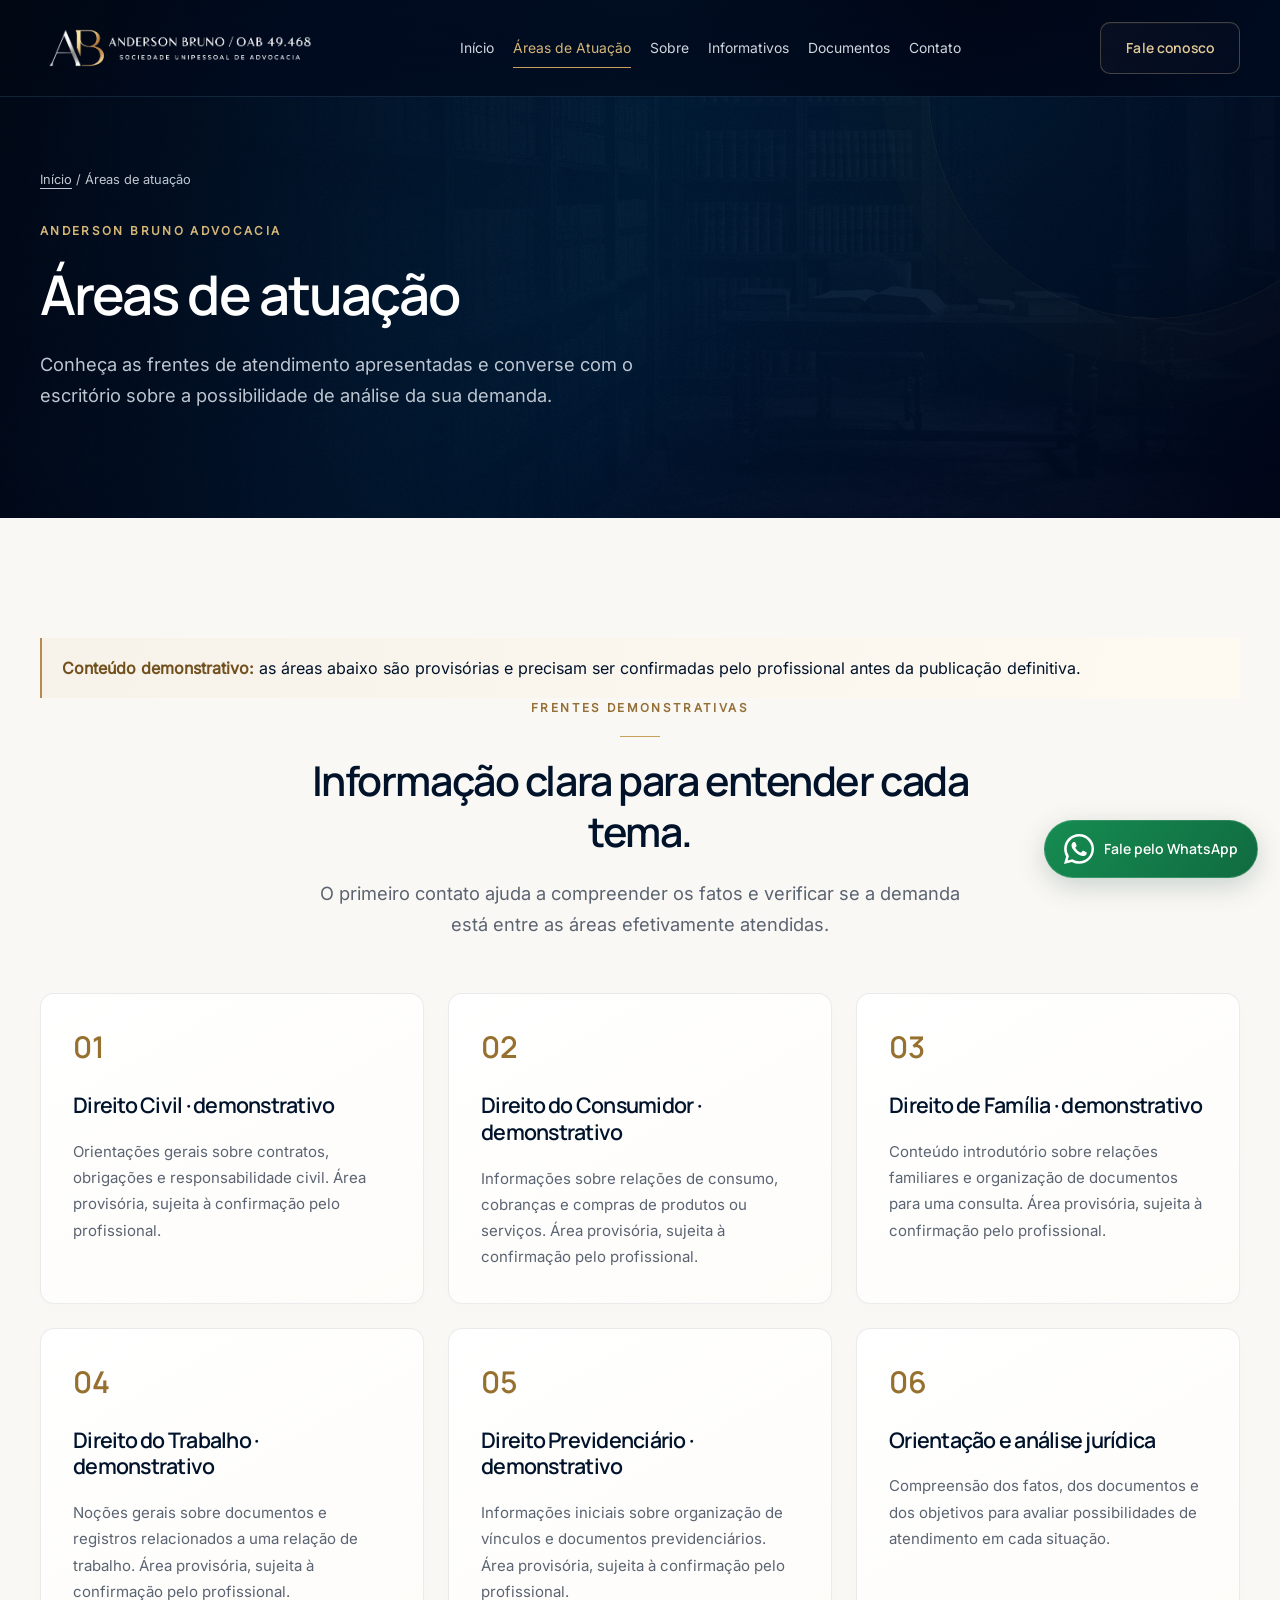
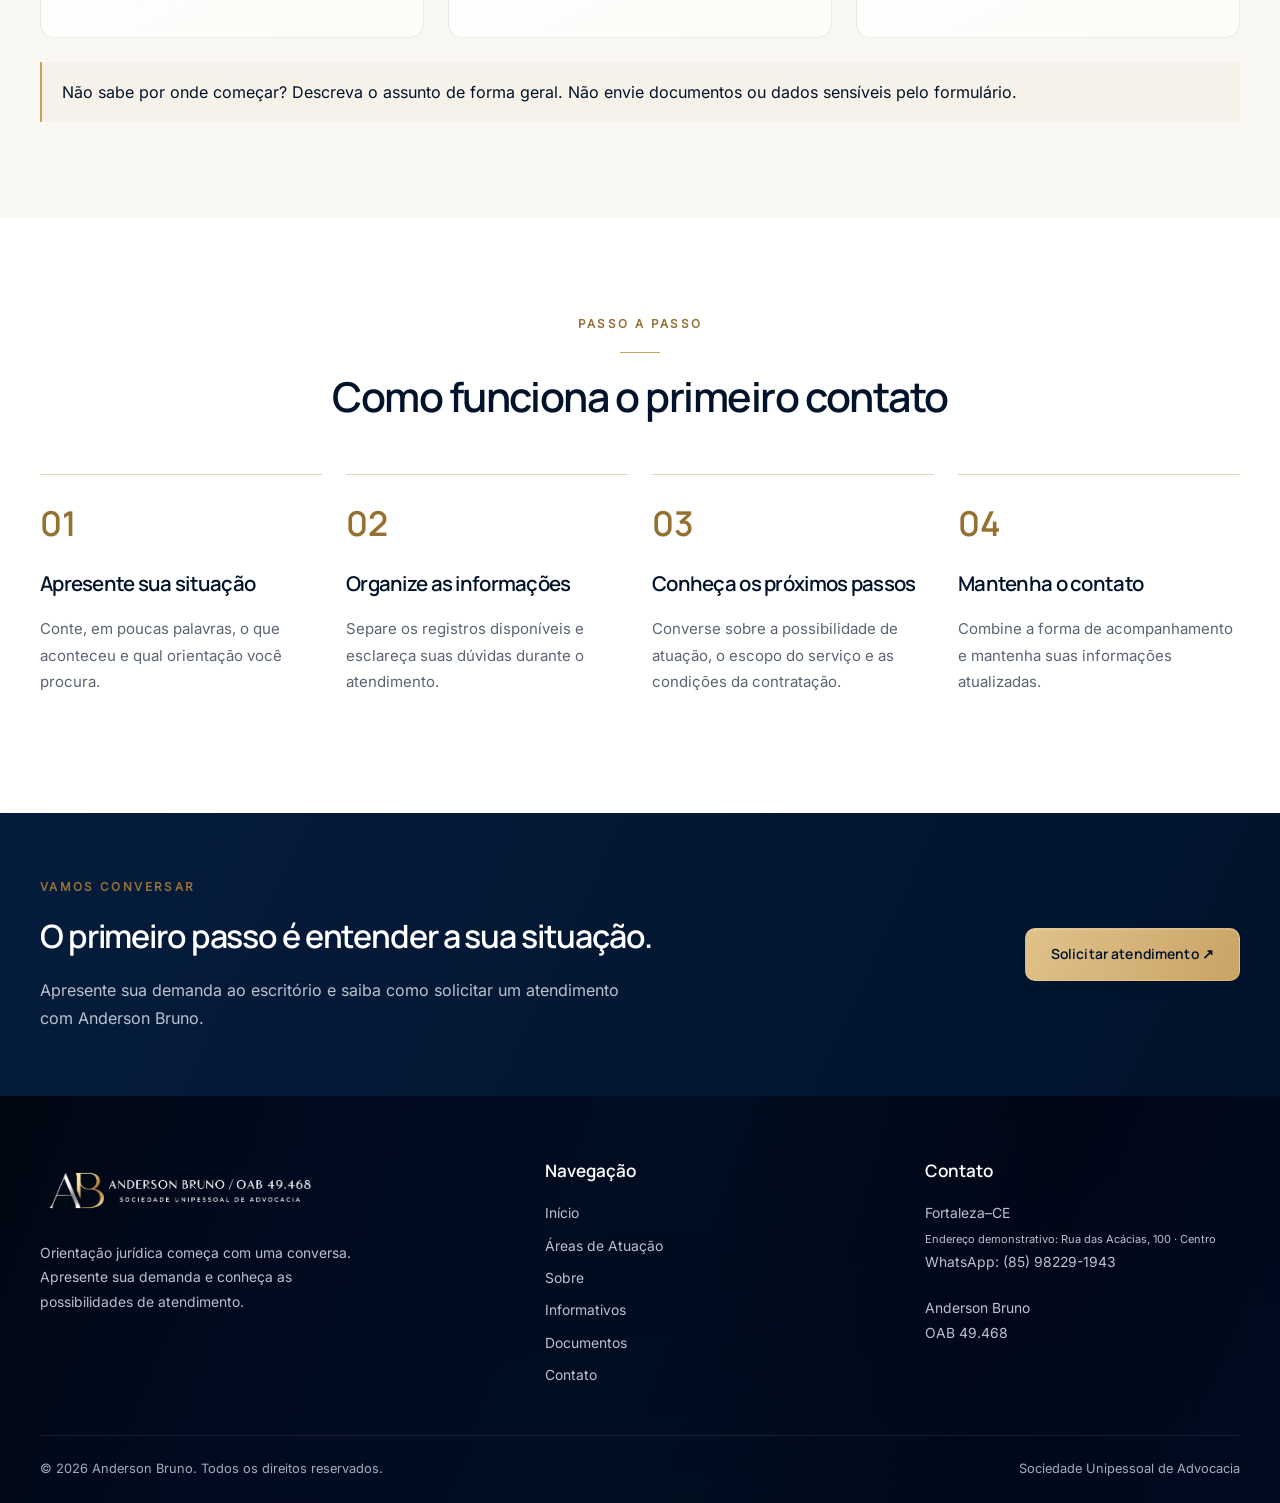
==== areas-de-atuacao/index.html @ 1661671a "Site institucional Dr. Anderson Bruno (versão estática para Hostinger) Co-Authored-By: Claude Opus 5" ====
<!doctype html>
<html lang="pt-BR"><head><meta charset="utf-8"><meta name="viewport" content="width=device-width,initial-scale=1"><title>Áreas de atuação | Anderson Bruno Advocacia</title><meta name="description" content="Conheça as áreas demonstrativas de Anderson Bruno Advocacia em Fortaleza–CE."><meta name="theme-color" content="#01132b"><meta property="og:type" content="website"><meta property="og:locale" content="pt_BR"><meta property="og:title" content="Áreas de atuação | Anderson Bruno Advocacia"><meta property="og:description" content="Conheça as áreas demonstrativas de Anderson Bruno Advocacia em Fortaleza–CE."><link rel="icon" href="../assets/favicon.png"><link rel="preload" as="image" href="../assets/banner-paginas.webp" fetchpriority="high"><link rel="stylesheet" href="../assets/site.css"><script defer src="../assets/config.js"></script><script defer src="../assets/site.js"></script><script defer src="../assets/motion.js"></script></head>
<body class="page-areas-de-atuacao"><a class="skip" href="#conteudo">Pular para o conteúdo</a><div class="progress" aria-hidden="true"></div><header class="header"><div class="container header-inner"><a class="logo" href="../index.html" aria-label="Anderson Bruno — página inicial"><img src="../assets/LOGOTIPO IMAGEM/LOGO-COMPLETO-(FUNDO-AZUL)-HORIZONTAL-TRANSPARENTE webp.webp" width="2557" height="559" alt="Anderson Bruno Advocacia"></a><button class="menu-toggle" type="button" aria-expanded="false" aria-controls="navigation">Menu ☰</button><nav class="nav" id="navigation" aria-label="Navegação principal"><a href="../index.html">Início</a><a href="../areas-de-atuacao/" aria-current="page">Áreas de Atuação</a><a href="../sobre/">Sobre</a><a href="../informativos/">Informativos</a><a href="../documentos/">Documentos</a><a href="../contato/">Contato</a></nav><a class="button outline header-cta" href="../contato/">Fale conosco</a></div></header><main id="conteudo"><section class="page-head"><div class="container"><nav class="breadcrumb" aria-label="Caminho da página"><a href="../index.html">Início</a> / <span>Áreas de atuação</span></nav><div class="reveal"><span class="eyebrow">Anderson Bruno Advocacia</span><h1>Áreas de atuação</h1><p class="lead">Conheça as frentes de atendimento apresentadas e converse com o escritório sobre a possibilidade de análise da sua demanda.</p></div></div></section><section class="section"><div class="container"><div class="notice provisional reveal"><strong>Conteúdo demonstrativo:</strong> as áreas abaixo são provisórias e precisam ser confirmadas pelo profissional antes da publicação definitiva.</div><div class="center reveal"><span class="eyebrow">Frentes demonstrativas</span><h2>Informação clara para entender cada tema.</h2><p class="lead">O primeiro contato ajuda a compreender os fatos e verificar se a demanda está entre as áreas efetivamente atendidas.</p></div><div class="grid"><article class="card reveal" style="--delay:0ms"><span class="card-number" aria-hidden="true">01</span><h3>Direito Civil · demonstrativo</h3><p>Orientações gerais sobre contratos, obrigações e responsabilidade civil. Área provisória, sujeita à confirmação pelo profissional.</p></article><article class="card reveal" style="--delay:80ms"><span class="card-number" aria-hidden="true">02</span><h3>Direito do Consumidor · demonstrativo</h3><p>Informações sobre relações de consumo, cobranças e compras de produtos ou serviços. Área provisória, sujeita à confirmação pelo profissional.</p></article><article class="card reveal" style="--delay:160ms"><span class="card-number" aria-hidden="true">03</span><h3>Direito de Família · demonstrativo</h3><p>Conteúdo introdutório sobre relações familiares e organização de documentos para uma consulta. Área provisória, sujeita à confirmação pelo profissional.</p></article><article class="card reveal" style="--delay:0ms"><span class="card-number" aria-hidden="true">04</span><h3>Direito do Trabalho · demonstrativo</h3><p>Noções gerais sobre documentos e registros relacionados a uma relação de trabalho. Área provisória, sujeita à confirmação pelo profissional.</p></article><article class="card reveal" style="--delay:80ms"><span class="card-number" aria-hidden="true">05</span><h3>Direito Previdenciário · demonstrativo</h3><p>Informações iniciais sobre organização de vínculos e documentos previdenciários. Área provisória, sujeita à confirmação pelo profissional.</p></article><article class="card reveal" style="--delay:160ms"><span class="card-number" aria-hidden="true">06</span><h3>Orientação e análise jurídica</h3><p>Compreensão dos fatos, dos documentos e dos objetivos para avaliar possibilidades de atendimento em cada situação.</p></article></div><div class="notice reveal">Não sabe por onde começar? Descreva o assunto de forma geral. Não envie documentos ou dados sensíveis pelo formulário.</div></div></section><section class="section white"><div class="container"><div class="center reveal"><span class="eyebrow">Passo a passo</span><h2>Como funciona o primeiro contato</h2></div><div class="grid four"><article class="step reveal" style="--delay:0ms"><span class="card-number">01</span><h3>Apresente sua situação</h3><p>Conte, em poucas palavras, o que aconteceu e qual orientação você procura.</p></article><article class="step reveal" style="--delay:80ms"><span class="card-number">02</span><h3>Organize as informações</h3><p>Separe os registros disponíveis e esclareça suas dúvidas durante o atendimento.</p></article><article class="step reveal" style="--delay:160ms"><span class="card-number">03</span><h3>Conheça os próximos passos</h3><p>Converse sobre a possibilidade de atuação, o escopo do serviço e as condições da contratação.</p></article><article class="step reveal" style="--delay:240ms"><span class="card-number">04</span><h3>Mantenha o contato</h3><p>Combine a forma de acompanhamento e mantenha suas informações atualizadas.</p></article></div></div></section><section class="cta"><div class="container reveal"><div><span class="eyebrow">Vamos conversar</span><h2>O primeiro passo é entender a sua situação.</h2><p>Apresente sua demanda ao escritório e saiba como solicitar um atendimento com Anderson Bruno.</p></div><a class="button " href="../contato/">Solicitar atendimento <span aria-hidden="true">&nbsp;↗</span></a></div></section></main><footer class="footer"><div class="container"><div class="footer-grid"><div><a class="logo" href="../index.html" aria-label="Anderson Bruno — página inicial"><img src="../assets/LOGOTIPO IMAGEM/LOGO-COMPLETO-(FUNDO-AZUL)-HORIZONTAL-TRANSPARENTE webp.webp" width="2557" height="559" alt="Anderson Bruno Advocacia"></a><p>Orientação jurídica começa com uma conversa. Apresente sua demanda e conheça as possibilidades de atendimento.</p></div><div><h2>Navegação</h2><nav class="footer-links" aria-label="Navegação do rodapé"><a href="../index.html">Início</a><a href="../areas-de-atuacao/" aria-current="page">Áreas de Atuação</a><a href="../sobre/">Sobre</a><a href="../informativos/">Informativos</a><a href="../documentos/">Documentos</a><a href="../contato/">Contato</a></nav></div><div><h2>Contato</h2><p>Fortaleza–CE<br><span class="small">Endereço demonstrativo: Rua das Acácias, 100 · Centro</span><br><a href="https://wa.me/5585982291943">WhatsApp: (85) 98229-1943</a></p><p>Anderson Bruno<br>OAB 49.468</p></div></div><div class="footer-bottom"><span>© 2026 Anderson Bruno. Todos os direitos reservados.</span><span>Sociedade Unipessoal de Advocacia</span></div></div></footer><button class="back-top" type="button" aria-label="Voltar ao topo">↑</button><a class="whatsapp-float" href="https://wa.me/5585982291943" target="_blank" rel="noopener noreferrer" aria-label="Conversar com Anderson Bruno pelo WhatsApp (abre em nova aba)"><svg viewBox="0 0 24 24" width="30" height="30" fill="currentColor" aria-hidden="true"><path d="M20.52 3.48A11.86 11.86 0 0 0 12.05 0C5.46 0 .1 5.35.1 11.94c0 2.1.55 4.15 1.6 5.96L0 24l6.27-1.64a11.94 11.94 0 0 0 5.77 1.47h.01C18.64 23.83 24 18.48 24 11.9c0-3.19-1.24-6.18-3.48-8.42ZM12.05 21.8a9.89 9.89 0 0 1-5.04-1.38l-.36-.21-3.72.97.99-3.63-.24-.37a9.88 9.88 0 0 1-1.51-5.24c0-5.47 4.45-9.92 9.92-9.92a9.85 9.85 0 0 1 7.01 2.91A9.85 9.85 0 0 1 22 11.94c0 5.47-4.45 9.92-9.95 9.86Zm5.44-7.43c-.3-.15-1.77-.87-2.04-.97-.27-.1-.47-.15-.67.15-.2.3-.77.97-.94 1.17-.17.2-.35.22-.65.07-.3-.15-1.26-.46-2.39-1.48-.89-.79-1.49-1.77-1.66-2.07-.17-.3-.02-.46.13-.61.13-.13.3-.35.45-.52.15-.18.2-.3.3-.5.1-.2.05-.37-.03-.52-.07-.15-.67-1.61-.92-2.21-.24-.58-.49-.5-.67-.51h-.57c-.2 0-.52.07-.79.37-.27.3-1.04 1.02-1.04 2.48s1.07 2.88 1.22 3.08c.15.2 2.1 3.21 5.09 4.5.71.31 1.27.49 1.71.63.72.23 1.38.2 1.9.12.58-.09 1.77-.72 2.02-1.42.25-.69.25-1.29.17-1.41-.07-.13-.27-.2-.57-.35Z"/></svg><span>Fale pelo WhatsApp</span></a></body></html>
---- assets/site.css ----
@font-face{font-family:Manrope;src:url('fonts/manrope-600.woff2') format('woff2');font-weight:600;font-display:swap}
@font-face{font-family:Inter;src:url('fonts/inter-400.woff2') format('woff2');font-weight:400;font-display:swap}
:root{--navy:#01132b;--deep:#000c1f;--gold:#c9a15e;--ivory:#faf8f4;--muted:#5b6472;--ease:cubic-bezier(.22,1,.36,1)}
*{box-sizing:border-box}html{scroll-behavior:smooth;scroll-padding-top:110px}body{margin:0;background:var(--ivory);color:var(--navy);font:400 16.05px/1.75 Inter,Arial,sans-serif}h1,h2,h3,h4{font-family:Manrope,Arial,sans-serif;font-weight:600;line-height:1.25;margin:0 0 20px;letter-spacing:-.035em}h1{font-size:clamp(36.38px,4.28vw,55.64px)}h2{font-size:clamp(29.96px,3.21vw,42.8px)}h3{font-size:22.47px}p{margin:0 0 22px}a{color:inherit;text-decoration:none}img{display:block;max-width:100%}button,input,textarea{font:inherit}button,a,input,textarea,summary{-webkit-tap-highlight-color:transparent}button,summary{cursor:pointer}button{color:inherit}a:focus-visible,button:focus-visible,input:focus-visible,textarea:focus-visible,summary:focus-visible{outline:2px solid var(--gold);outline-offset:5px}::selection{background:var(--gold);color:var(--navy)}
.container{width:min(1200px,calc(100% - 48px));margin:auto}
.section{padding:96px 0}
.white{background:#fff}
.dark{background:var(--navy);color:#fff}
.dark p{color:#bac2cd}
.eyebrow{display:block;color:#957037;font-size:11.77px;font-weight:bold;letter-spacing:.2em;text-transform:uppercase;margin-bottom:18px}
.dark .eyebrow,.hero .eyebrow,.page-head .eyebrow{color:#d6b676}
.lead{font-size:18.19px;max-width:650px;color:var(--muted)}
.center{text-align:center;max-width:700px;margin:0 auto 52px}
.center .lead{margin:auto}
.split{display:grid;grid-template-columns:1fr 1fr;gap:72px;align-items:center}
.grid{display:grid;grid-template-columns:repeat(3,1fr);gap:24px}
.grid.four{grid-template-columns:repeat(4,1fr)}
.actions{display:flex;flex-wrap:wrap;align-items:center;gap:18px;margin-top:32px}
.button{display:inline-flex;justify-content:center;align-items:center;min-height:48px;padding:12px 24px;border:1px solid transparent;border-radius:3px;background:var(--gold);color:var(--navy);font-size:13.91px;font-weight:bold;position:relative;overflow:hidden;transition:transform .35s var(--ease),box-shadow .35s,background .35s}
.button:hover{transform:translateY(-3px);background:#dfbd82;box-shadow:0 10px 26px #c9a15e26}
.button.outline{background:transparent;border-color:#c9a15e80;color:#e3c58c}
.button.navy{background:var(--navy);color:#fff}
.text-link{display:inline-block;color:#96702f;border-bottom:1px solid #c9a15e80;transition:color .2s}
.text-link:hover{color:var(--navy)}
.skip{position:fixed;top:-100px;left:16px;background:#fff;padding:12px;z-index:100}
.skip:focus{top:10px}
.header{position:sticky;top:0;z-index:40;background:var(--deep);color:#fff;transition:box-shadow .4s}
.header.scrolled{box-shadow:0 10px 30px #01132b33}
.header-inner{height:96px;display:flex;align-items:center;justify-content:space-between;gap:24px}
.logo{display:block;flex-shrink:0;width:280px;max-width:100%}
.logo img{width:100%;height:auto}
.nav{display:flex;gap:24px;align-items:center}
.nav a{font-size:13.91px;white-space:nowrap;position:relative;color:#d0d5dd;padding:8px 0}
.nav a:after{content:'';position:absolute;bottom:0;left:0;width:100%;height:1px;background:var(--gold);transform:scaleX(0);transform-origin:left;transition:transform .4s var(--ease)}
.nav a:hover:after,.nav a[aria-current]:after{transform:scaleX(1)}
.nav a[aria-current]{color:#d6b676}
.menu-toggle{display:none;border:1px solid #ffffff30;border-radius:3px;background:none;padding:7px 12px;color:#fff}
.hero{position:relative;isolation:isolate;overflow:hidden;min-height:640px;aspect-ratio:2922/1080;display:flex;align-items:center;background:var(--navy);color:#fff}
.hero-image{position:absolute;inset:0;width:100%;height:100%;object-fit:cover;object-position:88% center;z-index:-2;transform:none}
.hero:after{content:'';position:absolute;inset:0;background:linear-gradient(90deg,#01132bcc 0%,#01132b55 45%,transparent 75%);z-index:-1}
.hero-copy{max-width:560px;padding:75px 0}
.hero h1{font-size:clamp(36.38px,3.852vw,49.22px)}
.hero p{max-width:420px;color:#d0d5dd}
.hero-copy>*{animation:rise 1s var(--ease) both}
.hero-copy>:nth-child(2){animation-delay:.12s}
.hero-copy>:nth-child(3){animation-delay:.24s}
.hero-copy>:nth-child(4){animation-delay:.36s}
.page-head{position:relative;overflow:hidden;padding:72px 0 84px;background:var(--navy);color:#fff}
.page-head:after{content:'';position:absolute;width:450px;height:450px;right:-100px;top:-230px;border:1px solid #c9a15e30;border-radius:50%;box-shadow:0 0 0 45px #c9a15e08,0 0 0 90px #c9a15e04;pointer-events:none}
.page-head .lead{color:#bdc5d0}
.breadcrumb{font-size:12.84px;color:#c0c7d1;margin-bottom:30px}
.breadcrumb a{text-decoration:underline;text-underline-offset:4px}
.card{padding:32px;border:1px solid #01132b14;border-radius:4px;background:#fff;transition:transform .7s var(--motion-ease),box-shadow .7s,border-color .7s}
.card:hover{transform:translateY(-6px);border-color:#c9a15e70;box-shadow:0 24px 50px -28px #01132b40}
.card p{font-size:14.98px;color:var(--muted);margin-bottom:0}
.card-number{display:block;color:#96702f;font:600 29.96px Manrope,sans-serif;margin-bottom:25px}
.card h3{font-size:21.4px}
.checks{padding:0;list-style:none;margin:28px 0}
.checks li{display:flex;gap:14px;margin:14px 0}
.checks li:before{content:'✓';color:var(--gold)}
.brand-panel{min-height:370px;display:flex;flex-direction:column;align-items:center;justify-content:center;padding:45px;position:relative;background:radial-gradient(ellipse at 50% 45%,#c9a15e20,transparent 70%),#051c3c;border:1px solid #c9a15e33;overflow:hidden}
.brand-panel:before,.brand-panel:after{content:'';position:absolute;border:1px solid #c9a15e22;border-radius:50%;width:440px;height:440px;pointer-events:none}
.brand-panel:after{width:360px;height:360px}
.brand-panel img{position:relative;z-index:1;width:100%}
.brand-panel p{position:relative;text-align:center;font-size:12.84px;letter-spacing:.15em;color:#d6b676;margin:32px 0 0}
.step{border-top:1px solid #c9a15e70;padding-top:25px}
.step p{color:var(--muted);font-size:14.98px}
.step h3{font-size:20.33px}
.step .card-number{font-size:34.24px}
.quote-panel{border-left:2px solid var(--gold);padding:18px 0 18px 32px}
.quote-panel p{font:600 clamp(24.61px,3.21vw,36.38px)/1.5 Manrope,sans-serif;color:var(--navy);margin:0}
.faq-list{max-width:850px;margin:auto}
.faq-list details{border-bottom:1px solid #01132b20}
.faq-list summary{list-style:none;padding:23px 40px 23px 0;position:relative;font-family:Manrope,sans-serif}
.faq-list summary::-webkit-details-marker{display:none}
.faq-list summary:after{content:'+';position:absolute;right:5px;font-size:23.54px;color:#96702f;transition:transform .3s}
.faq-list details[open] summary:after{transform:rotate(45deg)}
.faq-list details p{color:var(--muted);padding-right:35px}
.faq-list details[open] p{animation:rise .4s var(--ease)}
.faq-group{margin-top:48px}
.faq-group h2{font-size:26.75px}
.cta{background:linear-gradient(115deg,#051c3c,#01132b);color:#fff;padding:64px 0}
.cta .container{display:flex;justify-content:space-between;gap:40px;align-items:center}
.cta h2{font-size:32.1px;max-width:650px}
.cta p{margin:0;color:#bac2cd;max-width:600px}
.cta .button{flex-shrink:0}
.contact-box{padding:34px;background:#fff;border:1px solid #01132b15;box-shadow:0 18px 48px -35px #01132b50}
.contact-box label{display:block;font-size:13.91px;margin:15px 0 6px}
.contact-box input,.contact-box textarea{width:100%;border:1px solid #01132b30;border-radius:3px;padding:12px 14px;background:#fff;color:var(--navy)}
.contact-box textarea{min-height:140px;resize:vertical}
.contact-box .button{margin-top:20px}
.small{font-size:12.84px;color:var(--muted)}
.notice{padding:16px 20px;border-left:2px solid var(--gold);background:#c9a15e12;margin-top:24px}
.contact-links{display:flex;gap:15px;flex-wrap:wrap;margin:24px 0}[hidden]{display:none!important}
.footer{padding:64px 0 0;background:var(--navy);color:#fff}
.footer-grid{display:grid;grid-template-columns:1.4fr 1fr 1fr;gap:64px}
.footer p,.footer a:not(.logo){color:#bac2cd;font-size:13.91px}
.footer p{max-width:340px;margin-top:20px}
.footer h2{font-size:17.12px;letter-spacing:0}
.footer-links{display:grid;gap:8px}
.footer a:hover{color:#e3c58c}
.footer-bottom{margin-top:48px;border-top:1px solid #ffffff15;padding:22px 0;color:#a2adbd;font-size:12.84px;display:flex;justify-content:space-between;gap:15px}
.back-top{position:fixed;right:20px;bottom:24px;width:44px;height:44px;border:1px solid #c9a15e88;background:var(--navy);color:#e3c58c;border-radius:50%;opacity:0;visibility:hidden;transform:translateY(15px);transition:opacity .3s,transform .3s,visibility .3s;z-index:30}
.back-top.visible{opacity:1;visibility:visible;transform:none}
.reveal.pending{opacity:0;transform:translateY(26px);transition:opacity .8s var(--ease),transform .9s var(--ease);transition-delay:var(--delay,0ms)}
.reveal.pending.visible{opacity:1;transform:none}
.progress{position:fixed;top:0;left:0;height:2px;background:var(--gold);z-index:60;width:100%;transform:scaleX(0);transform-origin:left;pointer-events:none}
@keyframes rise{from{opacity:0;transform:translateY(20px)}to{opacity:1;transform:none}}
.hero{width:100%}
@media(max-width:600px){.hero-image{object-position:64% center}}

@media(max-width:1100px){.header-inner{height:82px}
.header-cta{display:none}
.nav{gap:16px}
.logo{width:235px}
.grid.four{grid-template-columns:repeat(2,1fr)}}
@media(max-width:1050px){.header-inner{flex-wrap:wrap;height:auto;min-height:82px;padding:16px 0}
.menu-toggle{display:block}
.nav{width:100%;display:flex;flex-wrap:wrap;padding:12px 0}
.js .nav{display:none}
.js .nav.is-open{display:flex;animation:rise .35s var(--ease)}
.nav a{padding:10px 0;width:calc(50% - 16px)}}
@media(max-width:900px){.header-inner{flex-wrap:wrap;height:auto;min-height:82px;padding:16px 0}
.menu-toggle{display:block}
.nav{width:100%;display:flex;flex-wrap:wrap;padding:12px 0}
.js .nav{display:none}
.js .nav.is-open{display:flex;animation:rise .35s var(--ease)}
.nav a{padding:10px 0;width:calc(50% - 16px)}
.split{gap:40px}
.grid{grid-template-columns:repeat(2,1fr)}
.footer-grid{gap:30px;grid-template-columns:1.4fr 1fr}
.footer-grid>:last-child{grid-column:1/-1}
.hero{aspect-ratio:auto}
.hero:after{background:linear-gradient(90deg,#01132bef,#01132b66)}
.hero-image{object-position:78% center}
.hero-copy{max-width:500px}}
@media(max-width:600px){.container{width:calc(100% - 40px)}
.section{padding:64px 0}
.logo{width:215px}
.split,.grid,.grid.four,.footer-grid{grid-template-columns:1fr}
.hero{min-height:620px}
.hero-copy{padding:70px 0}
.hero:after{background:#01132bb8}
.hero h1{font-size:38.52px}
.hero p{max-width:330px}
.page-head{padding:42px 0 60px}
.page-head h1{font-size:36.38px}
.center{margin-bottom:36px}
.brand-panel{min-height:280px;padding:32px}
.cta .container{display:block}
.cta .button{margin-top:28px}
.footer-bottom{flex-direction:column}
.contact-box{padding:24px}
.card{padding:26px}
.footer{padding-top:48px}
.footer-grid>:last-child{grid-column:auto}}
@media(prefers-reduced-motion:reduce){html{scroll-behavior:auto}*,*:before,*:after{animation:none!important;transition:none!important}
.reveal.pending{opacity:1;transform:none}
.hero-image{transform:none}}

/* Novas áreas de conteúdo, valores institucionais e materiais de leitura. */
.provisional{background:linear-gradient(105deg,#c9a15e12,#fffaf1);border-left-color:#b68b4c}
.provisional strong{color:#72511f}
.values-grid .card{min-height:260px;background:linear-gradient(145deg,#fff 0%,#faf8f4 100%)}
.values-grid .card h3{font-size:24px}
.resource-grid{align-items:stretch;margin-top:36px}
.resource-card,.document-card{display:flex;flex-direction:column;align-items:flex-start;min-height:100%}
.resource-card .eyebrow{font-size:10px;letter-spacing:.16em;margin-bottom:14px}
.resource-card h2,.document-card h2{font-size:23px;letter-spacing:-.025em}
.resource-card p,.document-card p{font-size:15px;color:var(--muted)}
.resource-card .text-link{margin-top:auto;font-size:13px}
.document-card{background:linear-gradient(145deg,#fff 0%,#faf8f4 100%)}
.document-card .card-number{font-size:12px;letter-spacing:.15em;margin-bottom:22px}
.document-card .button{margin-top:auto}
.document-note{max-width:760px;margin:30px auto 0;text-align:center}
.footer .small{color:#bac2cd;font-size:11px}
.page-documentos .whatsapp-float,.page-informativos .whatsapp-float{width:58px;min-width:58px;height:58px;padding:0;gap:0}
.page-documentos .whatsapp-float span,.page-informativos .whatsapp-float span{display:none}
.documents-intro .split{gap:64px}
.featured-download{position:relative;isolation:isolate;overflow:hidden;padding:34px;border:1px solid #ffffff18;border-radius:10px;background:radial-gradient(circle at 100% 0%,#c9a15e20 0%,transparent 38%),linear-gradient(135deg,#071a33,#0b2b52 100%);color:#fff;box-shadow:0 22px 54px -32px #01132b70}
.featured-download:after{content:'';position:absolute;z-index:-1;width:210px;height:210px;right:-105px;top:-110px;border:1px solid #ffffff14;border-radius:50%;box-shadow:0 0 0 28px #ffffff08,0 0 0 56px #ffffff05}
.featured-download .file-icon{margin-bottom:20px}
.featured-download .eyebrow{font-size:11.77px;margin-bottom:10px;color:#ddc28f}
.featured-download h3{font-size:26px;max-width:390px}
.featured-download p{color:#d1d9e4;font-size:16.05px;max-width:430px;line-height:1.7}
.documents-intro .small{font-size:14px;line-height:1.7}
.featured-actions{display:flex;align-items:center;gap:18px;flex-wrap:wrap;margin-top:24px}
.featured-actions .button{min-height:40px;padding:9px 15px;font-size:12px}
.featured-actions .text-link{color:#f5f0e8;border-color:#ffffff50;font-size:12px}
.file-icon{width:42px;height:42px;display:grid;place-items:center;border-radius:10px;background:#ffffff16;color:#ead29f;font:700 10px/1 Manrope,Arial,sans-serif;letter-spacing:.05em}
.documents-benefits{background:#f3f4f5}
.documents-benefits-grid .grid{gap:18px}
.documents-benefits-grid .card{padding:24px;border:1px solid #01132b0c;border-radius:9px;box-shadow:0 8px 24px -22px #01132b40}
.documents-benefits-grid .card-number{width:38px;height:38px;display:grid;place-items:center;margin:0 0 18px;border-radius:9px;background:#eef0f4;font-size:13px;color:#52627d}
.documents-benefits-grid .card h3{font-size:20px}
.documents-benefits-grid .card p{font-size:16px}
.documents-process-grid{align-items:start;gap:58px}
.documents-process-grid>div:first-child>h2,.available-documents>h2{font-size:32px}
.document-steps{list-style:none;padding:0;margin:28px 0 0}
.document-steps li{position:relative;display:flex;gap:16px;padding:0 0 22px}
.document-steps li:not(:last-child):after{content:'';position:absolute;left:17px;top:38px;bottom:0;width:1px;background:#01132b18}
.document-steps li>span{z-index:1;width:36px;height:36px;flex:0 0 36px;display:grid;place-items:center;border-radius:50%;background:#09264a;color:#fff;font:600 12px Manrope,Arial,sans-serif}
.document-steps h3{margin:3px 0 5px;font-size:18px;letter-spacing:-.01em}
.document-steps p{margin:0;color:var(--muted);font-size:15.75px}
.available-documents{padding:26px;border:1px solid #01132b12;border-radius:10px;background:#fff;box-shadow:0 16px 42px -34px #01132b70}
.available-documents>.eyebrow{font-size:10px;margin-bottom:8px}
.document-row{display:grid;grid-template-columns:42px minmax(0,1fr);gap:14px;align-items:center;padding:18px 0;border-top:1px solid #01132b12}
.small-file{background:#09264a;color:#ecd6a8}
.document-row-copy{min-width:0}
.document-year{font-size:10.5px;font-weight:700;letter-spacing:.13em;color:#7b8492}
.document-row h3{font-size:18px;margin:5px 0;letter-spacing:-.01em}
.document-row p{font-size:15.5px;line-height:1.6;color:var(--muted);margin:0}
.document-row-actions{grid-column:2;display:flex;gap:8px;margin-top:-3px}
.document-row-actions a{font-size:13.5px;color:#314969;padding:6px 11px;border:1px solid #d9dee6;border-radius:20px;transition:background .25s,border .25s}
.document-row-actions a:hover{background:#f1f3f6;border-color:#b7c0cd}
.documents-help{margin-top:18px;padding:16px;border-radius:8px;background:#eff1f5;color:#263a58}
.documents-help strong{font:600 16px Manrope,Arial,sans-serif}
.documents-help p{font-size:15px;line-height:1.6;color:#5a6574;margin:8px 0}
.documents-help .text-link{font-size:14px}
.documents-disclaimer{padding:14px 0 38px;background:#fff}
.documents-disclaimer .document-note{margin:0 auto;font-size:13.8px}
@media(max-width:900px){.values-grid{grid-template-columns:repeat(2,1fr)}}
@media(max-width:600px){.values-grid{grid-template-columns:1fr}.values-grid .card{min-height:0}}
@media(max-width:900px){.documents-intro .split,.documents-process-grid{gap:36px}.available-documents{padding:22px}}
@media(max-width:600px){.featured-download{padding:26px}.featured-download h3{font-size:23px}.documents-benefits-grid .grid{grid-template-columns:1fr}.documents-process-grid>div:first-child>h2,.available-documents>h2{font-size:27px}.available-documents{padding:20px}.document-row{grid-template-columns:36px minmax(0,1fr);gap:11px}.document-row .file-icon{width:36px;height:36px}}

/* Acabamento visual: profundidade discreta e uma cadência única de movimento. */
:root{--motion-ease:cubic-bezier(.22,1,.36,1)}
.header{
  background:radial-gradient(ellipse at 52% 110%,rgba(0,14,33,.78) 0%,rgba(0,11,32,.42) 42%,transparent 76%),linear-gradient(110deg,#010712 0%,#000b20 25%,#000e21 50%,#000616 75%,#000b20 100%);
  border-bottom:1px solid rgba(70,119,153,.25);
  backdrop-filter:blur(18px);
  -webkit-backdrop-filter:blur(18px);
}
.header.scrolled{box-shadow:0 8px 35px #000c1f26}
.header-inner{gap:20px}
.nav{gap:19px}
.page-head{
  background-color:#010712;
  background-image:linear-gradient(100deg,rgba(1,7,18,.76),rgba(0,11,32,.5) 48%,rgba(0,6,22,.67)),url('banner-paginas.webp');
  background-size:cover;
  background-position:center 56%;
}
.page-head:after{opacity:.45}
.dark{background:linear-gradient(125deg,#03162e,#0d243d 65%,#071a30)}
.home-about{isolation:isolate;background-image:linear-gradient(90deg,rgba(1,7,18,.24),rgba(0,11,32,.12) 52%,rgba(0,6,22,.2)),url('banner-container-3-home.webp');background-size:cover;background-position:center 52%}
.footer{background:radial-gradient(ellipse at 52% 110%,rgba(0,14,33,.78) 0%,rgba(0,11,32,.42) 42%,transparent 76%),linear-gradient(110deg,#010712 0%,#000b20 25%,#000e21 50%,#000616 75%,#000b20 100%)}
.hero{background:radial-gradient(ellipse at 70% 30%,#23425e,#091d33 65%,#01132b)}
.hero-image,.js .hero-image{opacity:1;transition:none;will-change:auto}
.hero-copy{max-width:585px}
.hero p{max-width:465px}
.button{
  min-height:52px;padding:13px 25px;border-radius:10px;
  font-family:Manrope,Arial,sans-serif;font-weight:600;letter-spacing:.01em;
  background:linear-gradient(120deg,#e0c28b,#caa365);
  border:1px solid #eed5a45c;box-shadow:0 5px 15px #000c1f0c,inset 0 1px 0 #ffffff30;
  transition:transform .72s var(--motion-ease),box-shadow .72s,border-color .72s,filter .72s;
}
.button:before{
  content:'';position:absolute;inset:0;pointer-events:none;
  background:linear-gradient(110deg,transparent 15%,#ffffff24 48%,transparent 80%);
  transform:translateX(-130%);transition:transform .85s var(--motion-ease);
}
.button:hover{background:linear-gradient(120deg,#e0c28b,#caa365);transform:translateY(-2px);box-shadow:0 12px 28px #000c1f1c;filter:brightness(1.04)}
.button:hover:before{transform:translateX(130%)}
.button span{display:inline-block;transition:transform .5s var(--motion-ease)}
.button:hover span{transform:translate(2px,-2px)}
.button:active{transform:translateY(0) scale(.985)}
.button:disabled{opacity:.6;cursor:not-allowed;transform:none;box-shadow:none}
.button.outline{background:linear-gradient(120deg,#ffffff08,#ffffff02);border-color:#d7bc854d;color:#e4ca98;box-shadow:inset 0 1px 0 #ffffff08}
.button.outline:hover{border-color:#d7bc8590;background:linear-gradient(120deg,#ffffff12,#ffffff05)}
.button.navy{background:linear-gradient(120deg,#18344f,#081d34);color:#fff;border-color:#ffffff1a}
.button.navy:hover{background:linear-gradient(120deg,#18344f,#081d34)}
.menu-toggle{border-radius:10px;background:linear-gradient(120deg,#ffffff0b,#ffffff03);border-color:#ffffff24;min-height:46px;transition:background .35s,border-color .35s}
.menu-toggle:hover{background:#ffffff12;border-color:#c9a15e66}
.card,.contact-box{border-radius:14px}
.card{background:linear-gradient(150deg,#fff,#fdfcf9);box-shadow:0 4px 20px #01132b03}
.brand-panel{border-radius:14px}
.brand-panel img{height:auto;flex-shrink:0}
.contact-box input,.contact-box textarea{border-radius:8px;padding:14px 16px;transition:border-color .3s,box-shadow .3s;background:#fdfdfc}
.contact-box input:focus,.contact-box textarea:focus{border-color:#b99155;box-shadow:0 0 0 3px #c9a15e14}
.text-link{transition:color .3s,border-color .3s}
main{animation:none}
.hero-copy>*{animation:quick-arrive .35s var(--motion-ease) both}
.hero-copy>:nth-child(n){animation-delay:0s}
.page-head .breadcrumb{animation:none}
.page-head .reveal{opacity:1!important;transform:none!important;transition:none!important}
.page-head .reveal>*{animation:quick-arrive .3s var(--motion-ease) both}
.page-head .eyebrow,.page-head h1,.page-head .lead{animation-delay:0s}
.reveal.pending{transform:translate3d(0,30px,0);transition:opacity 1.1s var(--motion-ease),transform 1.25s var(--motion-ease);transition-delay:var(--delay,0ms)}
.reveal.pending.visible{transform:none;opacity:1}
.card.reveal.visible{transition:opacity 1.1s var(--motion-ease),transform .65s var(--motion-ease),box-shadow .5s,border-color .5s}
.card.reveal.visible:hover{transform:translateY(-5px)}
.faq-list details[open] p{animation:content-arrive .6s var(--motion-ease)}
@keyframes page-arrive{from{opacity:0}to{opacity:1}}
@keyframes content-arrive{from{opacity:0;transform:translate3d(0,22px,0)}to{opacity:1;transform:none}}
@keyframes quick-arrive{from{opacity:.88;transform:translate3d(0,5px,0)}to{opacity:1;transform:none}}
@view-transition{navigation:none}
::view-transition-old(root){animation:page-leave .28s ease both}
::view-transition-new(root){animation:page-arrive .8s var(--motion-ease) both}
@keyframes page-leave{to{opacity:0}}
@media(min-width:901px) and (max-width:1200px){.header-cta{display:none}.nav{gap:15px}.logo{width:235px}}
@media(max-width:900px){.hero-copy{max-width:535px}.nav a{font-size:15px}}
@media(max-width:600px){
  .home-about{background-position:57% center;background-image:linear-gradient(90deg,rgba(1,7,18,.76),rgba(0,11,32,.64) 66%,rgba(0,6,22,.3)),url('banner-container-3-home.webp')}
  .hero-image{object-position:64% center}
  .hero:after{background:linear-gradient(100deg,#01132bdd,#01132b8c 70%,#01132b66)}
  .hero-copy{padding:74px 0}.hero p{max-width:350px}
  .header-inner{gap:12px}.menu-toggle{font-size:14px;padding:8px 10px}
  .button{padding:13px 21px}.contact-box input,.contact-box textarea{font-size:16px}
}
.whatsapp-float{position:fixed;right:22px;bottom:calc(22px + env(safe-area-inset-bottom,0px));z-index:35;display:flex;align-items:center;justify-content:center;gap:10px;min-height:58px;padding:13px 19px;border-radius:50px;background:linear-gradient(130deg,#168c51,#106b40);color:#fff;border:1px solid #ffffff26;box-shadow:0 8px 28px #063c3433;font:600 14px/1.3 Manrope,Arial,sans-serif;transition:transform .45s var(--motion-ease),box-shadow .45s;animation:quick-arrive .3s var(--motion-ease) both}
.whatsapp-float svg{flex-shrink:0}
.whatsapp-float:hover{transform:translateY(-3px);box-shadow:0 12px 32px #063c344d}
.whatsapp-float:active{transform:scale(.97)}
.back-top{bottom:calc(96px + env(safe-area-inset-bottom,0px));right:28px}
@media(max-width:600px){.whatsapp-float{width:58px;padding:13px;right:18px;bottom:calc(18px + env(safe-area-inset-bottom,0px))}.whatsapp-float span{display:none}.back-top{right:25px;bottom:calc(90px + env(safe-area-inset-bottom,0px))}}
@media(max-width:360px){.logo{width:195px}}
/* Motion nativo: movimento independente do carregamento e do hover. */
.motion-enabled .hero-copy>*,.motion-enabled .page-head .reveal>*,.motion-enabled .page-head .breadcrumb{animation:none}
.motion-enabled .reveal{opacity:1;transform:none}
.motion-enabled .faq-list details[open] p{animation:none}
.motion-enabled .hero-copy>:nth-child(2){animation-delay:0s}
.motion-enabled .hero-copy>:nth-child(3){animation-delay:0s}
.motion-enabled .hero-copy>:nth-child(4){animation-delay:0s}
.motion-enabled .center .eyebrow:after{animation:none}
.motion-enabled .whatsapp-float{animation:none}
.motion-enabled .page-head:after{animation:none}
.motion-enabled .page-head:after{animation:none}
.motion-enabled .brand-panel:before,.motion-enabled .brand-panel:after{animation:none}
.motion-enabled .center .eyebrow:after{content:'';display:block;width:40px;height:1px;background:var(--gold);margin:17px auto 0;transform-origin:center}
.motion-enabled .card{position:relative;overflow:hidden}
.motion-enabled .card:after{content:'';position:absolute;bottom:0;left:0;right:0;height:2px;background:linear-gradient(90deg,#c9a15e,transparent);transform:scaleX(0);transform-origin:left;transition:transform .6s var(--motion-ease)}
.motion-enabled .card:hover:after{transform:scaleX(1)}
.motion-enabled .card-number{transition:transform .8s var(--motion-ease),color .6s}
.motion-enabled .card:hover .card-number{transform:translateY(-3px) scale(1.06);transform-origin:left;color:#b8863e}
.motion-enabled .button:hover{transform:translateY(-2px);box-shadow:0 10px 23px #000c1f18}
.motion-enabled .button:active{transform:translateY(0)}
.motion-enabled .button:before{content:none}
.motion-enabled .nav a{transition:color .6s,translate .7s var(--motion-ease)}
.motion-enabled .nav a:hover{translate:0 -2px;color:#e4ca98}
.motion-enabled .brand-panel img{transition:transform 1.1s var(--motion-ease)}
.motion-enabled .brand-panel:hover img{transform:none}
.motion-enabled .contact-box{transition:box-shadow .5s,border-color .5s}
.motion-enabled .contact-box:focus-within{border-color:#c9a15e70;box-shadow:0 20px 50px -28px #01132b33}
@media(prefers-reduced-motion:reduce){
  main,.hero-copy>*,.page-head .reveal>*,.page-head .breadcrumb{animation:none}
  .hero-image,.js .hero-image{opacity:1;transform:none;transition:none;will-change:auto}
  .reveal.pending{transform:none;opacity:1}
  ::view-transition-old(root),::view-transition-new(root){animation:none}
}
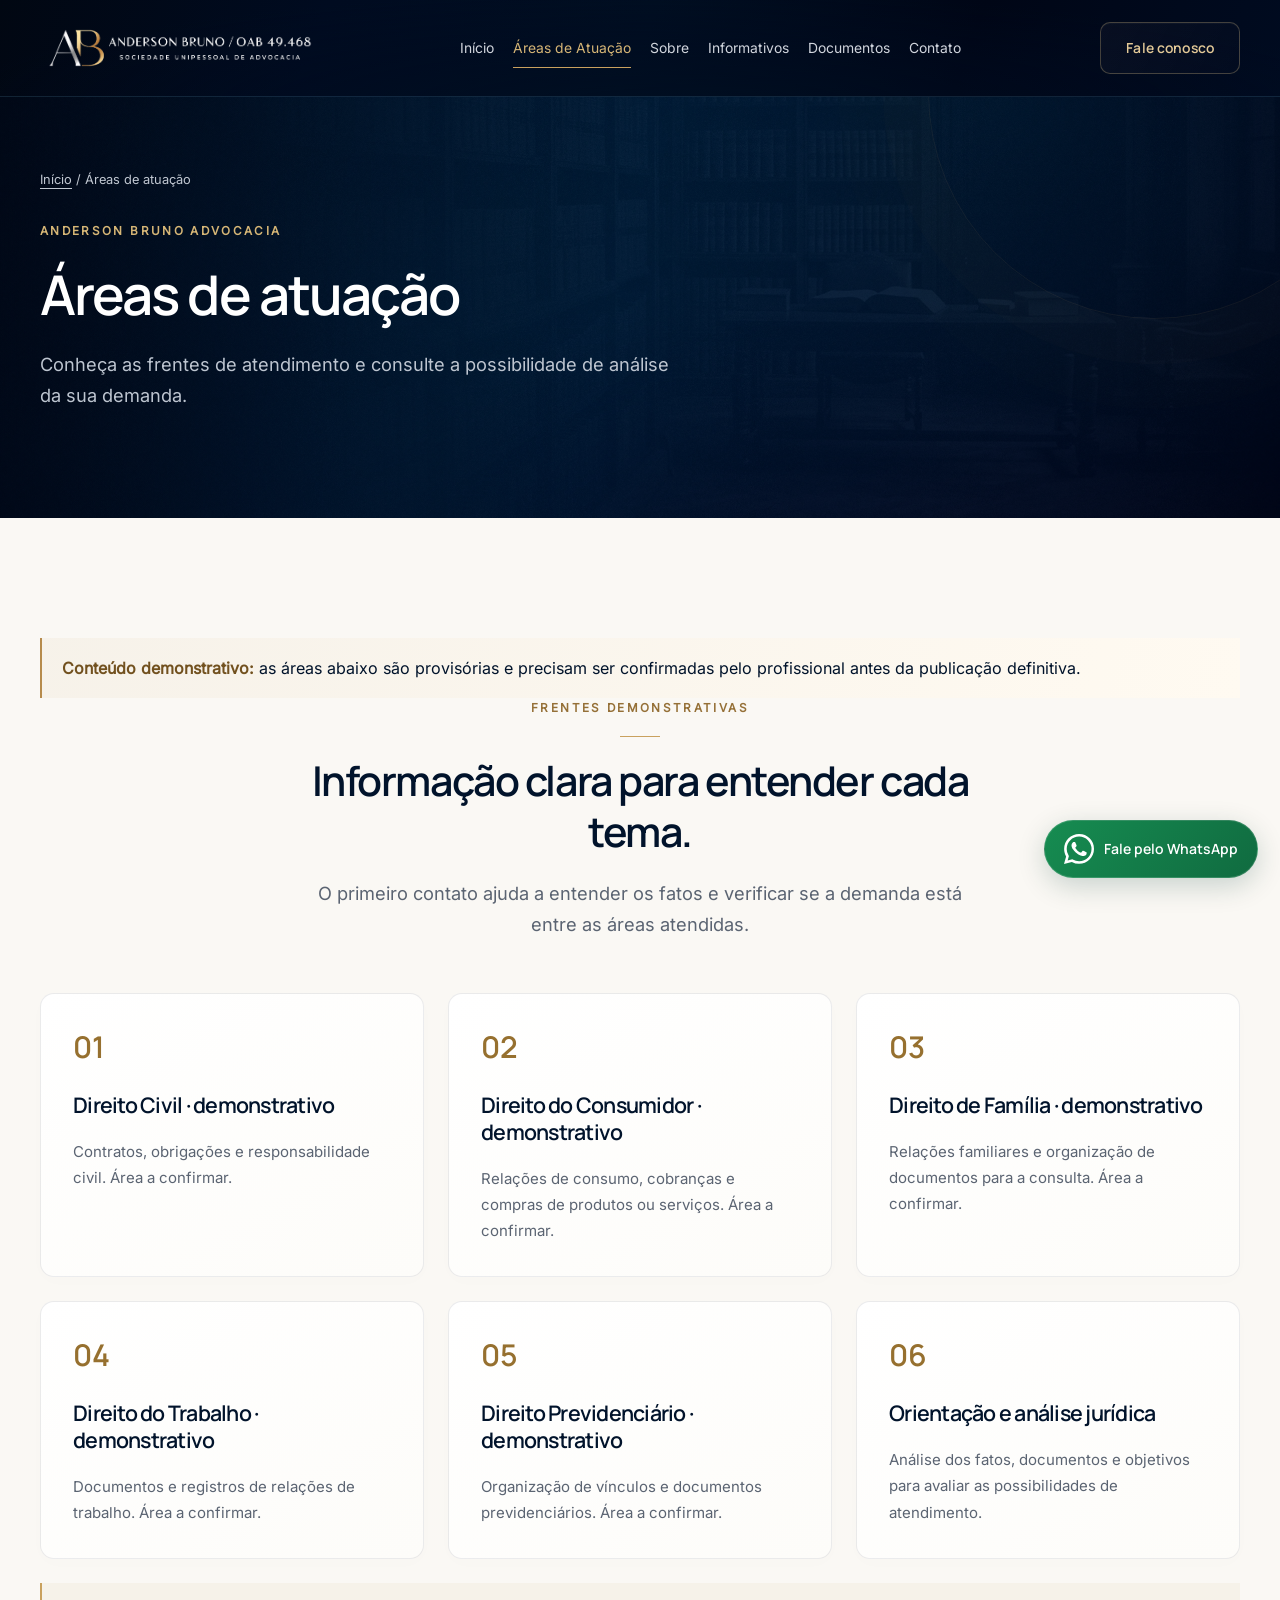
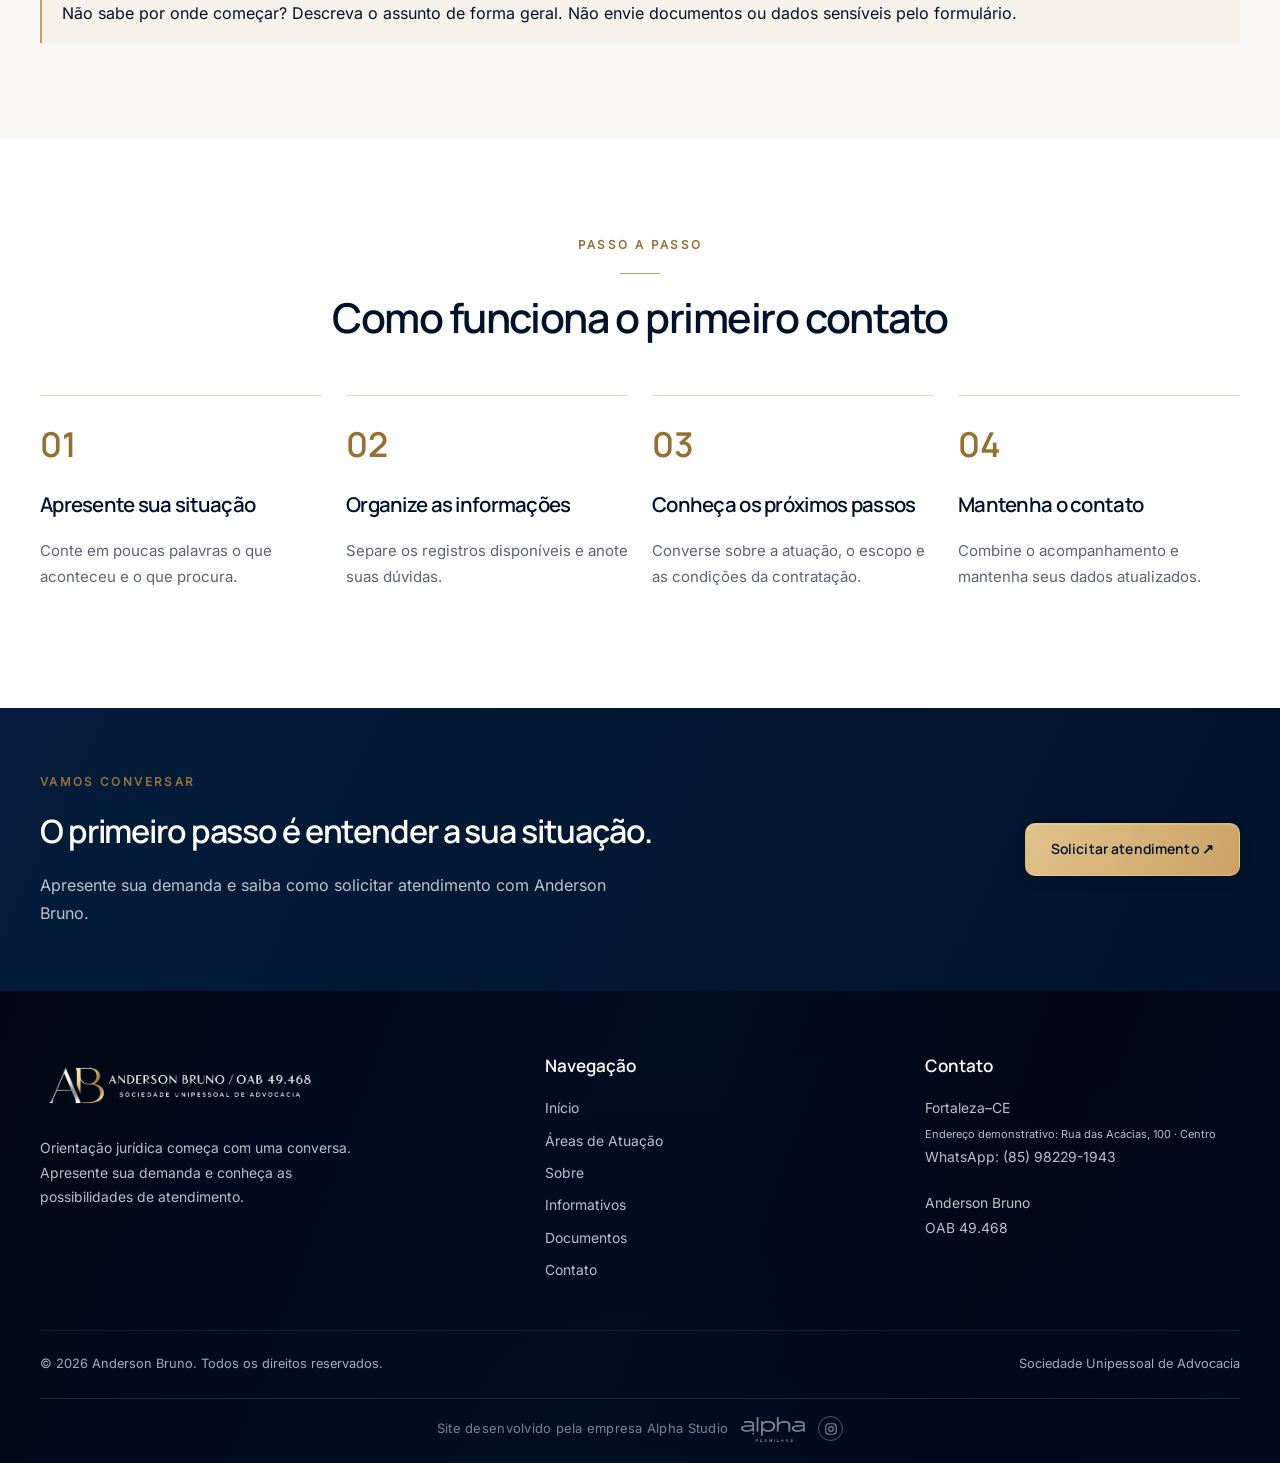
==== commit 1353479e: "Ajustes de mobile e tablet, textos mais curtos e crédito Alpha Studio - Hero e seção Clareza: foto e" ====
--- a/areas-de-atuacao/index.html
+++ b/areas-de-atuacao/index.html
@@ -1,3 +1,3 @@
 <!doctype html>
 <html lang="pt-BR"><head><meta charset="utf-8"><meta name="viewport" content="width=device-width,initial-scale=1"><title>Áreas de atuação | Anderson Bruno Advocacia</title><meta name="description" content="Conheça as áreas demonstrativas de Anderson Bruno Advocacia em Fortaleza–CE."><meta name="theme-color" content="#01132b"><meta property="og:type" content="website"><meta property="og:locale" content="pt_BR"><meta property="og:title" content="Áreas de atuação | Anderson Bruno Advocacia"><meta property="og:description" content="Conheça as áreas demonstrativas de Anderson Bruno Advocacia em Fortaleza–CE."><link rel="icon" href="../assets/favicon.png"><link rel="preload" as="image" href="../assets/banner-paginas.webp" fetchpriority="high"><link rel="stylesheet" href="../assets/site.css"><script defer src="../assets/config.js"></script><script defer src="../assets/site.js"></script><script defer src="../assets/motion.js"></script></head>
-<body class="page-areas-de-atuacao"><a class="skip" href="#conteudo">Pular para o conteúdo</a><div class="progress" aria-hidden="true"></div><header class="header"><div class="container header-inner"><a class="logo" href="../index.html" aria-label="Anderson Bruno — página inicial"><img src="../assets/LOGOTIPO IMAGEM/LOGO-COMPLETO-(FUNDO-AZUL)-HORIZONTAL-TRANSPARENTE webp.webp" width="2557" height="559" alt="Anderson Bruno Advocacia"></a><button class="menu-toggle" type="button" aria-expanded="false" aria-controls="navigation">Menu ☰</button><nav class="nav" id="navigation" aria-label="Navegação principal"><a href="../index.html">Início</a><a href="../areas-de-atuacao/" aria-current="page">Áreas de Atuação</a><a href="../sobre/">Sobre</a><a href="../informativos/">Informativos</a><a href="../documentos/">Documentos</a><a href="../contato/">Contato</a></nav><a class="button outline header-cta" href="../contato/">Fale conosco</a></div></header><main id="conteudo"><section class="page-head"><div class="container"><nav class="breadcrumb" aria-label="Caminho da página"><a href="../index.html">Início</a> / <span>Áreas de atuação</span></nav><div class="reveal"><span class="eyebrow">Anderson Bruno Advocacia</span><h1>Áreas de atuação</h1><p class="lead">Conheça as frentes de atendimento apresentadas e converse com o escritório sobre a possibilidade de análise da sua demanda.</p></div></div></section><section class="section"><div class="container"><div class="notice provisional reveal"><strong>Conteúdo demonstrativo:</strong> as áreas abaixo são provisórias e precisam ser confirmadas pelo profissional antes da publicação definitiva.</div><div class="center reveal"><span class="eyebrow">Frentes demonstrativas</span><h2>Informação clara para entender cada tema.</h2><p class="lead">O primeiro contato ajuda a compreender os fatos e verificar se a demanda está entre as áreas efetivamente atendidas.</p></div><div class="grid"><article class="card reveal" style="--delay:0ms"><span class="card-number" aria-hidden="true">01</span><h3>Direito Civil · demonstrativo</h3><p>Orientações gerais sobre contratos, obrigações e responsabilidade civil. Área provisória, sujeita à confirmação pelo profissional.</p></article><article class="card reveal" style="--delay:80ms"><span class="card-number" aria-hidden="true">02</span><h3>Direito do Consumidor · demonstrativo</h3><p>Informações sobre relações de consumo, cobranças e compras de produtos ou serviços. Área provisória, sujeita à confirmação pelo profissional.</p></article><article class="card reveal" style="--delay:160ms"><span class="card-number" aria-hidden="true">03</span><h3>Direito de Família · demonstrativo</h3><p>Conteúdo introdutório sobre relações familiares e organização de documentos para uma consulta. Área provisória, sujeita à confirmação pelo profissional.</p></article><article class="card reveal" style="--delay:0ms"><span class="card-number" aria-hidden="true">04</span><h3>Direito do Trabalho · demonstrativo</h3><p>Noções gerais sobre documentos e registros relacionados a uma relação de trabalho. Área provisória, sujeita à confirmação pelo profissional.</p></article><article class="card reveal" style="--delay:80ms"><span class="card-number" aria-hidden="true">05</span><h3>Direito Previdenciário · demonstrativo</h3><p>Informações iniciais sobre organização de vínculos e documentos previdenciários. Área provisória, sujeita à confirmação pelo profissional.</p></article><article class="card reveal" style="--delay:160ms"><span class="card-number" aria-hidden="true">06</span><h3>Orientação e análise jurídica</h3><p>Compreensão dos fatos, dos documentos e dos objetivos para avaliar possibilidades de atendimento em cada situação.</p></article></div><div class="notice reveal">Não sabe por onde começar? Descreva o assunto de forma geral. Não envie documentos ou dados sensíveis pelo formulário.</div></div></section><section class="section white"><div class="container"><div class="center reveal"><span class="eyebrow">Passo a passo</span><h2>Como funciona o primeiro contato</h2></div><div class="grid four"><article class="step reveal" style="--delay:0ms"><span class="card-number">01</span><h3>Apresente sua situação</h3><p>Conte, em poucas palavras, o que aconteceu e qual orientação você procura.</p></article><article class="step reveal" style="--delay:80ms"><span class="card-number">02</span><h3>Organize as informações</h3><p>Separe os registros disponíveis e esclareça suas dúvidas durante o atendimento.</p></article><article class="step reveal" style="--delay:160ms"><span class="card-number">03</span><h3>Conheça os próximos passos</h3><p>Converse sobre a possibilidade de atuação, o escopo do serviço e as condições da contratação.</p></article><article class="step reveal" style="--delay:240ms"><span class="card-number">04</span><h3>Mantenha o contato</h3><p>Combine a forma de acompanhamento e mantenha suas informações atualizadas.</p></article></div></div></section><section class="cta"><div class="container reveal"><div><span class="eyebrow">Vamos conversar</span><h2>O primeiro passo é entender a sua situação.</h2><p>Apresente sua demanda ao escritório e saiba como solicitar um atendimento com Anderson Bruno.</p></div><a class="button " href="../contato/">Solicitar atendimento <span aria-hidden="true">&nbsp;↗</span></a></div></section></main><footer class="footer"><div class="container"><div class="footer-grid"><div><a class="logo" href="../index.html" aria-label="Anderson Bruno — página inicial"><img src="../assets/LOGOTIPO IMAGEM/LOGO-COMPLETO-(FUNDO-AZUL)-HORIZONTAL-TRANSPARENTE webp.webp" width="2557" height="559" alt="Anderson Bruno Advocacia"></a><p>Orientação jurídica começa com uma conversa. Apresente sua demanda e conheça as possibilidades de atendimento.</p></div><div><h2>Navegação</h2><nav class="footer-links" aria-label="Navegação do rodapé"><a href="../index.html">Início</a><a href="../areas-de-atuacao/" aria-current="page">Áreas de Atuação</a><a href="../sobre/">Sobre</a><a href="../informativos/">Informativos</a><a href="../documentos/">Documentos</a><a href="../contato/">Contato</a></nav></div><div><h2>Contato</h2><p>Fortaleza–CE<br><span class="small">Endereço demonstrativo: Rua das Acácias, 100 · Centro</span><br><a href="https://wa.me/5585982291943">WhatsApp: (85) 98229-1943</a></p><p>Anderson Bruno<br>OAB 49.468</p></div></div><div class="footer-bottom"><span>© 2026 Anderson Bruno. Todos os direitos reservados.</span><span>Sociedade Unipessoal de Advocacia</span></div></div></footer><button class="back-top" type="button" aria-label="Voltar ao topo">↑</button><a class="whatsapp-float" href="https://wa.me/5585982291943" target="_blank" rel="noopener noreferrer" aria-label="Conversar com Anderson Bruno pelo WhatsApp (abre em nova aba)"><svg viewBox="0 0 24 24" width="30" height="30" fill="currentColor" aria-hidden="true"><path d="M20.52 3.48A11.86 11.86 0 0 0 12.05 0C5.46 0 .1 5.35.1 11.94c0 2.1.55 4.15 1.6 5.96L0 24l6.27-1.64a11.94 11.94 0 0 0 5.77 1.47h.01C18.64 23.83 24 18.48 24 11.9c0-3.19-1.24-6.18-3.48-8.42ZM12.05 21.8a9.89 9.89 0 0 1-5.04-1.38l-.36-.21-3.72.97.99-3.63-.24-.37a9.88 9.88 0 0 1-1.51-5.24c0-5.47 4.45-9.92 9.92-9.92a9.85 9.85 0 0 1 7.01 2.91A9.85 9.85 0 0 1 22 11.94c0 5.47-4.45 9.92-9.95 9.86Zm5.44-7.43c-.3-.15-1.77-.87-2.04-.97-.27-.1-.47-.15-.67.15-.2.3-.77.97-.94 1.17-.17.2-.35.22-.65.07-.3-.15-1.26-.46-2.39-1.48-.89-.79-1.49-1.77-1.66-2.07-.17-.3-.02-.46.13-.61.13-.13.3-.35.45-.52.15-.18.2-.3.3-.5.1-.2.05-.37-.03-.52-.07-.15-.67-1.61-.92-2.21-.24-.58-.49-.5-.67-.51h-.57c-.2 0-.52.07-.79.37-.27.3-1.04 1.02-1.04 2.48s1.07 2.88 1.22 3.08c.15.2 2.1 3.21 5.09 4.5.71.31 1.27.49 1.71.63.72.23 1.38.2 1.9.12.58-.09 1.77-.72 2.02-1.42.25-.69.25-1.29.17-1.41-.07-.13-.27-.2-.57-.35Z"/></svg><span>Fale pelo WhatsApp</span></a></body></html>+<body class="page-areas-de-atuacao"><a class="skip" href="#conteudo">Pular para o conteúdo</a><div class="progress" aria-hidden="true"></div><header class="header"><div class="container header-inner"><a class="logo" href="../index.html" aria-label="Anderson Bruno — página inicial"><img src="../assets/LOGOTIPO IMAGEM/LOGO-COMPLETO-(FUNDO-AZUL)-HORIZONTAL-TRANSPARENTE webp.webp" width="2557" height="559" alt="Anderson Bruno Advocacia"></a><button class="menu-toggle" type="button" aria-expanded="false" aria-controls="navigation" aria-label="Abrir menu">☰</button><nav class="nav" id="navigation" aria-label="Navegação principal"><a href="../index.html">Início</a><a href="../areas-de-atuacao/" aria-current="page">Áreas de Atuação</a><a href="../sobre/">Sobre</a><a href="../informativos/">Informativos</a><a href="../documentos/">Documentos</a><a href="../contato/">Contato</a></nav><a class="button outline header-cta" href="../contato/">Fale conosco</a></div></header><main id="conteudo"><section class="page-head"><div class="container"><nav class="breadcrumb" aria-label="Caminho da página"><a href="../index.html">Início</a> / <span>Áreas de atuação</span></nav><div class="reveal"><span class="eyebrow">Anderson Bruno Advocacia</span><h1>Áreas de atuação</h1><p class="lead">Conheça as frentes de atendimento e consulte a possibilidade de análise da sua demanda.</p></div></div></section><section class="section"><div class="container"><div class="notice provisional reveal"><strong>Conteúdo demonstrativo:</strong> as áreas abaixo são provisórias e precisam ser confirmadas pelo profissional antes da publicação definitiva.</div><div class="center reveal"><span class="eyebrow">Frentes demonstrativas</span><h2>Informação clara para entender cada tema.</h2><p class="lead">O primeiro contato ajuda a entender os fatos e verificar se a demanda está entre as áreas atendidas.</p></div><div class="grid"><article class="card reveal" style="--delay:0ms"><span class="card-number" aria-hidden="true">01</span><h3>Direito Civil · demonstrativo</h3><p>Contratos, obrigações e responsabilidade civil. Área a confirmar.</p></article><article class="card reveal" style="--delay:80ms"><span class="card-number" aria-hidden="true">02</span><h3>Direito do Consumidor · demonstrativo</h3><p>Relações de consumo, cobranças e compras de produtos ou serviços. Área a confirmar.</p></article><article class="card reveal" style="--delay:160ms"><span class="card-number" aria-hidden="true">03</span><h3>Direito de Família · demonstrativo</h3><p>Relações familiares e organização de documentos para a consulta. Área a confirmar.</p></article><article class="card reveal" style="--delay:0ms"><span class="card-number" aria-hidden="true">04</span><h3>Direito do Trabalho · demonstrativo</h3><p>Documentos e registros de relações de trabalho. Área a confirmar.</p></article><article class="card reveal" style="--delay:80ms"><span class="card-number" aria-hidden="true">05</span><h3>Direito Previdenciário · demonstrativo</h3><p>Organização de vínculos e documentos previdenciários. Área a confirmar.</p></article><article class="card reveal" style="--delay:160ms"><span class="card-number" aria-hidden="true">06</span><h3>Orientação e análise jurídica</h3><p>Análise dos fatos, documentos e objetivos para avaliar as possibilidades de atendimento.</p></article></div><div class="notice reveal">Não sabe por onde começar? Descreva o assunto de forma geral. Não envie documentos ou dados sensíveis pelo formulário.</div></div></section><section class="section white"><div class="container"><div class="center reveal"><span class="eyebrow">Passo a passo</span><h2>Como funciona o primeiro contato</h2></div><div class="grid four"><article class="step reveal" style="--delay:0ms"><span class="card-number">01</span><h3>Apresente sua situação</h3><p>Conte em poucas palavras o que aconteceu e o que procura.</p></article><article class="step reveal" style="--delay:80ms"><span class="card-number">02</span><h3>Organize as informações</h3><p>Separe os registros disponíveis e anote suas dúvidas.</p></article><article class="step reveal" style="--delay:160ms"><span class="card-number">03</span><h3>Conheça os próximos passos</h3><p>Converse sobre a atuação, o escopo e as condições da contratação.</p></article><article class="step reveal" style="--delay:240ms"><span class="card-number">04</span><h3>Mantenha o contato</h3><p>Combine o acompanhamento e mantenha seus dados atualizados.</p></article></div></div></section><section class="cta"><div class="container reveal"><div><span class="eyebrow">Vamos conversar</span><h2>O primeiro passo é entender a sua situação.</h2><p>Apresente sua demanda e saiba como solicitar atendimento com Anderson Bruno.</p></div><a class="button " href="../contato/">Solicitar atendimento <span aria-hidden="true">&nbsp;↗</span></a></div></section></main><footer class="footer"><div class="container"><div class="footer-grid"><div><a class="logo" href="../index.html" aria-label="Anderson Bruno — página inicial"><img src="../assets/LOGOTIPO IMAGEM/LOGO-COMPLETO-(FUNDO-AZUL)-HORIZONTAL-TRANSPARENTE webp.webp" width="2557" height="559" alt="Anderson Bruno Advocacia"></a><p>Orientação jurídica começa com uma conversa. Apresente sua demanda e conheça as possibilidades de atendimento.</p></div><div><h2>Navegação</h2><nav class="footer-links" aria-label="Navegação do rodapé"><a href="../index.html">Início</a><a href="../areas-de-atuacao/" aria-current="page">Áreas de Atuação</a><a href="../sobre/">Sobre</a><a href="../informativos/">Informativos</a><a href="../documentos/">Documentos</a><a href="../contato/">Contato</a></nav></div><div><h2>Contato</h2><p>Fortaleza–CE<br><span class="small">Endereço demonstrativo: Rua das Acácias, 100 · Centro</span><br><a href="https://wa.me/5585982291943">WhatsApp: (85) 98229-1943</a></p><p>Anderson Bruno<br>OAB 49.468</p></div></div><div class="footer-bottom"><span>© 2026 Anderson Bruno. Todos os direitos reservados.</span><span>Sociedade Unipessoal de Advocacia</span></div><div class="alpha-credit"><span>Site desenvolvido pela empresa Alpha Studio</span><span class="alpha-credit__logo" role="img" aria-label="Alpha Studio"></span><a class="alpha-credit__social" href="https://www.instagram.com/alphastudiobrand/" target="_blank" rel="noopener noreferrer" aria-label="Instagram da Alpha Studio" title="Instagram da Alpha Studio"><svg viewBox="0 0 24 24" fill="none" stroke="currentColor" stroke-width="2" stroke-linecap="round" stroke-linejoin="round" aria-hidden="true"><rect width="18" height="18" x="3" y="3" rx="5"/><circle cx="12" cy="12" r="4"/><circle cx="17.5" cy="6.5" r="1" fill="currentColor" stroke="none"/></svg></a></div></div></footer><button class="back-top" type="button" aria-label="Voltar ao topo">↑</button><a class="whatsapp-float" href="https://wa.me/5585982291943" target="_blank" rel="noopener noreferrer" aria-label="Conversar com Anderson Bruno pelo WhatsApp (abre em nova aba)"><svg viewBox="0 0 24 24" width="30" height="30" fill="currentColor" aria-hidden="true"><path d="M20.52 3.48A11.86 11.86 0 0 0 12.05 0C5.46 0 .1 5.35.1 11.94c0 2.1.55 4.15 1.6 5.96L0 24l6.27-1.64a11.94 11.94 0 0 0 5.77 1.47h.01C18.64 23.83 24 18.48 24 11.9c0-3.19-1.24-6.18-3.48-8.42ZM12.05 21.8a9.89 9.89 0 0 1-5.04-1.38l-.36-.21-3.72.97.99-3.63-.24-.37a9.88 9.88 0 0 1-1.51-5.24c0-5.47 4.45-9.92 9.92-9.92a9.85 9.85 0 0 1 7.01 2.91A9.85 9.85 0 0 1 22 11.94c0 5.47-4.45 9.92-9.95 9.86Zm5.44-7.43c-.3-.15-1.77-.87-2.04-.97-.27-.1-.47-.15-.67.15-.2.3-.77.97-.94 1.17-.17.2-.35.22-.65.07-.3-.15-1.26-.46-2.39-1.48-.89-.79-1.49-1.77-1.66-2.07-.17-.3-.02-.46.13-.61.13-.13.3-.35.45-.52.15-.18.2-.3.3-.5.1-.2.05-.37-.03-.52-.07-.15-.67-1.61-.92-2.21-.24-.58-.49-.5-.67-.51h-.57c-.2 0-.52.07-.79.37-.27.3-1.04 1.02-1.04 2.48s1.07 2.88 1.22 3.08c.15.2 2.1 3.21 5.09 4.5.71.31 1.27.49 1.71.63.72.23 1.38.2 1.9.12.58-.09 1.77-.72 2.02-1.42.25-.69.25-1.29.17-1.41-.07-.13-.27-.2-.57-.35Z"/></svg><span>Fale pelo WhatsApp</span></a></body></html>
--- a/assets/site.css
+++ b/assets/site.css
@@ -1,351 +1,532 @@
-@font-face{font-family:Manrope;src:url('fonts/manrope-600.woff2') format('woff2');font-weight:600;font-display:swap}
-@font-face{font-family:Inter;src:url('fonts/inter-400.woff2') format('woff2');font-weight:400;font-display:swap}
-:root{--navy:#01132b;--deep:#000c1f;--gold:#c9a15e;--ivory:#faf8f4;--muted:#5b6472;--ease:cubic-bezier(.22,1,.36,1)}
-*{box-sizing:border-box}html{scroll-behavior:smooth;scroll-padding-top:110px}body{margin:0;background:var(--ivory);color:var(--navy);font:400 16.05px/1.75 Inter,Arial,sans-serif}h1,h2,h3,h4{font-family:Manrope,Arial,sans-serif;font-weight:600;line-height:1.25;margin:0 0 20px;letter-spacing:-.035em}h1{font-size:clamp(36.38px,4.28vw,55.64px)}h2{font-size:clamp(29.96px,3.21vw,42.8px)}h3{font-size:22.47px}p{margin:0 0 22px}a{color:inherit;text-decoration:none}img{display:block;max-width:100%}button,input,textarea{font:inherit}button,a,input,textarea,summary{-webkit-tap-highlight-color:transparent}button,summary{cursor:pointer}button{color:inherit}a:focus-visible,button:focus-visible,input:focus-visible,textarea:focus-visible,summary:focus-visible{outline:2px solid var(--gold);outline-offset:5px}::selection{background:var(--gold);color:var(--navy)}
-.container{width:min(1200px,calc(100% - 48px));margin:auto}
-.section{padding:96px 0}
-.white{background:#fff}
-.dark{background:var(--navy);color:#fff}
-.dark p{color:#bac2cd}
-.eyebrow{display:block;color:#957037;font-size:11.77px;font-weight:bold;letter-spacing:.2em;text-transform:uppercase;margin-bottom:18px}
-.dark .eyebrow,.hero .eyebrow,.page-head .eyebrow{color:#d6b676}
-.lead{font-size:18.19px;max-width:650px;color:var(--muted)}
-.center{text-align:center;max-width:700px;margin:0 auto 52px}
-.center .lead{margin:auto}
-.split{display:grid;grid-template-columns:1fr 1fr;gap:72px;align-items:center}
-.grid{display:grid;grid-template-columns:repeat(3,1fr);gap:24px}
-.grid.four{grid-template-columns:repeat(4,1fr)}
-.actions{display:flex;flex-wrap:wrap;align-items:center;gap:18px;margin-top:32px}
-.button{display:inline-flex;justify-content:center;align-items:center;min-height:48px;padding:12px 24px;border:1px solid transparent;border-radius:3px;background:var(--gold);color:var(--navy);font-size:13.91px;font-weight:bold;position:relative;overflow:hidden;transition:transform .35s var(--ease),box-shadow .35s,background .35s}
-.button:hover{transform:translateY(-3px);background:#dfbd82;box-shadow:0 10px 26px #c9a15e26}
-.button.outline{background:transparent;border-color:#c9a15e80;color:#e3c58c}
-.button.navy{background:var(--navy);color:#fff}
-.text-link{display:inline-block;color:#96702f;border-bottom:1px solid #c9a15e80;transition:color .2s}
-.text-link:hover{color:var(--navy)}
-.skip{position:fixed;top:-100px;left:16px;background:#fff;padding:12px;z-index:100}
-.skip:focus{top:10px}
-.header{position:sticky;top:0;z-index:40;background:var(--deep);color:#fff;transition:box-shadow .4s}
-.header.scrolled{box-shadow:0 10px 30px #01132b33}
-.header-inner{height:96px;display:flex;align-items:center;justify-content:space-between;gap:24px}
-.logo{display:block;flex-shrink:0;width:280px;max-width:100%}
-.logo img{width:100%;height:auto}
-.nav{display:flex;gap:24px;align-items:center}
-.nav a{font-size:13.91px;white-space:nowrap;position:relative;color:#d0d5dd;padding:8px 0}
-.nav a:after{content:'';position:absolute;bottom:0;left:0;width:100%;height:1px;background:var(--gold);transform:scaleX(0);transform-origin:left;transition:transform .4s var(--ease)}
-.nav a:hover:after,.nav a[aria-current]:after{transform:scaleX(1)}
-.nav a[aria-current]{color:#d6b676}
-.menu-toggle{display:none;border:1px solid #ffffff30;border-radius:3px;background:none;padding:7px 12px;color:#fff}
-.hero{position:relative;isolation:isolate;overflow:hidden;min-height:640px;aspect-ratio:2922/1080;display:flex;align-items:center;background:var(--navy);color:#fff}
-.hero-image{position:absolute;inset:0;width:100%;height:100%;object-fit:cover;object-position:88% center;z-index:-2;transform:none}
-.hero:after{content:'';position:absolute;inset:0;background:linear-gradient(90deg,#01132bcc 0%,#01132b55 45%,transparent 75%);z-index:-1}
-.hero-copy{max-width:560px;padding:75px 0}
-.hero h1{font-size:clamp(36.38px,3.852vw,49.22px)}
-.hero p{max-width:420px;color:#d0d5dd}
-.hero-copy>*{animation:rise 1s var(--ease) both}
-.hero-copy>:nth-child(2){animation-delay:.12s}
-.hero-copy>:nth-child(3){animation-delay:.24s}
-.hero-copy>:nth-child(4){animation-delay:.36s}
-.page-head{position:relative;overflow:hidden;padding:72px 0 84px;background:var(--navy);color:#fff}
-.page-head:after{content:'';position:absolute;width:450px;height:450px;right:-100px;top:-230px;border:1px solid #c9a15e30;border-radius:50%;box-shadow:0 0 0 45px #c9a15e08,0 0 0 90px #c9a15e04;pointer-events:none}
-.page-head .lead{color:#bdc5d0}
-.breadcrumb{font-size:12.84px;color:#c0c7d1;margin-bottom:30px}
-.breadcrumb a{text-decoration:underline;text-underline-offset:4px}
-.card{padding:32px;border:1px solid #01132b14;border-radius:4px;background:#fff;transition:transform .7s var(--motion-ease),box-shadow .7s,border-color .7s}
-.card:hover{transform:translateY(-6px);border-color:#c9a15e70;box-shadow:0 24px 50px -28px #01132b40}
-.card p{font-size:14.98px;color:var(--muted);margin-bottom:0}
-.card-number{display:block;color:#96702f;font:600 29.96px Manrope,sans-serif;margin-bottom:25px}
-.card h3{font-size:21.4px}
-.checks{padding:0;list-style:none;margin:28px 0}
-.checks li{display:flex;gap:14px;margin:14px 0}
-.checks li:before{content:'✓';color:var(--gold)}
-.brand-panel{min-height:370px;display:flex;flex-direction:column;align-items:center;justify-content:center;padding:45px;position:relative;background:radial-gradient(ellipse at 50% 45%,#c9a15e20,transparent 70%),#051c3c;border:1px solid #c9a15e33;overflow:hidden}
-.brand-panel:before,.brand-panel:after{content:'';position:absolute;border:1px solid #c9a15e22;border-radius:50%;width:440px;height:440px;pointer-events:none}
-.brand-panel:after{width:360px;height:360px}
-.brand-panel img{position:relative;z-index:1;width:100%}
-.brand-panel p{position:relative;text-align:center;font-size:12.84px;letter-spacing:.15em;color:#d6b676;margin:32px 0 0}
-.step{border-top:1px solid #c9a15e70;padding-top:25px}
-.step p{color:var(--muted);font-size:14.98px}
-.step h3{font-size:20.33px}
-.step .card-number{font-size:34.24px}
-.quote-panel{border-left:2px solid var(--gold);padding:18px 0 18px 32px}
-.quote-panel p{font:600 clamp(24.61px,3.21vw,36.38px)/1.5 Manrope,sans-serif;color:var(--navy);margin:0}
-.faq-list{max-width:850px;margin:auto}
-.faq-list details{border-bottom:1px solid #01132b20}
-.faq-list summary{list-style:none;padding:23px 40px 23px 0;position:relative;font-family:Manrope,sans-serif}
-.faq-list summary::-webkit-details-marker{display:none}
-.faq-list summary:after{content:'+';position:absolute;right:5px;font-size:23.54px;color:#96702f;transition:transform .3s}
-.faq-list details[open] summary:after{transform:rotate(45deg)}
-.faq-list details p{color:var(--muted);padding-right:35px}
-.faq-list details[open] p{animation:rise .4s var(--ease)}
-.faq-group{margin-top:48px}
-.faq-group h2{font-size:26.75px}
-.cta{background:linear-gradient(115deg,#051c3c,#01132b);color:#fff;padding:64px 0}
-.cta .container{display:flex;justify-content:space-between;gap:40px;align-items:center}
-.cta h2{font-size:32.1px;max-width:650px}
-.cta p{margin:0;color:#bac2cd;max-width:600px}
-.cta .button{flex-shrink:0}
-.contact-box{padding:34px;background:#fff;border:1px solid #01132b15;box-shadow:0 18px 48px -35px #01132b50}
-.contact-box label{display:block;font-size:13.91px;margin:15px 0 6px}
-.contact-box input,.contact-box textarea{width:100%;border:1px solid #01132b30;border-radius:3px;padding:12px 14px;background:#fff;color:var(--navy)}
-.contact-box textarea{min-height:140px;resize:vertical}
-.contact-box .button{margin-top:20px}
-.small{font-size:12.84px;color:var(--muted)}
-.notice{padding:16px 20px;border-left:2px solid var(--gold);background:#c9a15e12;margin-top:24px}
-.contact-links{display:flex;gap:15px;flex-wrap:wrap;margin:24px 0}[hidden]{display:none!important}
-.footer{padding:64px 0 0;background:var(--navy);color:#fff}
-.footer-grid{display:grid;grid-template-columns:1.4fr 1fr 1fr;gap:64px}
-.footer p,.footer a:not(.logo){color:#bac2cd;font-size:13.91px}
-.footer p{max-width:340px;margin-top:20px}
-.footer h2{font-size:17.12px;letter-spacing:0}
-.footer-links{display:grid;gap:8px}
-.footer a:hover{color:#e3c58c}
-.footer-bottom{margin-top:48px;border-top:1px solid #ffffff15;padding:22px 0;color:#a2adbd;font-size:12.84px;display:flex;justify-content:space-between;gap:15px}
-.back-top{position:fixed;right:20px;bottom:24px;width:44px;height:44px;border:1px solid #c9a15e88;background:var(--navy);color:#e3c58c;border-radius:50%;opacity:0;visibility:hidden;transform:translateY(15px);transition:opacity .3s,transform .3s,visibility .3s;z-index:30}
-.back-top.visible{opacity:1;visibility:visible;transform:none}
-.reveal.pending{opacity:0;transform:translateY(26px);transition:opacity .8s var(--ease),transform .9s var(--ease);transition-delay:var(--delay,0ms)}
-.reveal.pending.visible{opacity:1;transform:none}
-.progress{position:fixed;top:0;left:0;height:2px;background:var(--gold);z-index:60;width:100%;transform:scaleX(0);transform-origin:left;pointer-events:none}
-@keyframes rise{from{opacity:0;transform:translateY(20px)}to{opacity:1;transform:none}}
-.hero{width:100%}
-@media(max-width:600px){.hero-image{object-position:64% center}}
-
-@media(max-width:1100px){.header-inner{height:82px}
-.header-cta{display:none}
-.nav{gap:16px}
-.logo{width:235px}
-.grid.four{grid-template-columns:repeat(2,1fr)}}
-@media(max-width:1050px){.header-inner{flex-wrap:wrap;height:auto;min-height:82px;padding:16px 0}
-.menu-toggle{display:block}
-.nav{width:100%;display:flex;flex-wrap:wrap;padding:12px 0}
-.js .nav{display:none}
-.js .nav.is-open{display:flex;animation:rise .35s var(--ease)}
-.nav a{padding:10px 0;width:calc(50% - 16px)}}
-@media(max-width:900px){.header-inner{flex-wrap:wrap;height:auto;min-height:82px;padding:16px 0}
-.menu-toggle{display:block}
-.nav{width:100%;display:flex;flex-wrap:wrap;padding:12px 0}
-.js .nav{display:none}
-.js .nav.is-open{display:flex;animation:rise .35s var(--ease)}
-.nav a{padding:10px 0;width:calc(50% - 16px)}
-.split{gap:40px}
-.grid{grid-template-columns:repeat(2,1fr)}
-.footer-grid{gap:30px;grid-template-columns:1.4fr 1fr}
-.footer-grid>:last-child{grid-column:1/-1}
-.hero{aspect-ratio:auto}
-.hero:after{background:linear-gradient(90deg,#01132bef,#01132b66)}
-.hero-image{object-position:78% center}
-.hero-copy{max-width:500px}}
-@media(max-width:600px){.container{width:calc(100% - 40px)}
-.section{padding:64px 0}
-.logo{width:215px}
-.split,.grid,.grid.four,.footer-grid{grid-template-columns:1fr}
-.hero{min-height:620px}
-.hero-copy{padding:70px 0}
-.hero:after{background:#01132bb8}
-.hero h1{font-size:38.52px}
-.hero p{max-width:330px}
-.page-head{padding:42px 0 60px}
-.page-head h1{font-size:36.38px}
-.center{margin-bottom:36px}
-.brand-panel{min-height:280px;padding:32px}
-.cta .container{display:block}
-.cta .button{margin-top:28px}
-.footer-bottom{flex-direction:column}
-.contact-box{padding:24px}
-.card{padding:26px}
-.footer{padding-top:48px}
-.footer-grid>:last-child{grid-column:auto}}
-@media(prefers-reduced-motion:reduce){html{scroll-behavior:auto}*,*:before,*:after{animation:none!important;transition:none!important}
-.reveal.pending{opacity:1;transform:none}
-.hero-image{transform:none}}
-
-/* Novas áreas de conteúdo, valores institucionais e materiais de leitura. */
-.provisional{background:linear-gradient(105deg,#c9a15e12,#fffaf1);border-left-color:#b68b4c}
-.provisional strong{color:#72511f}
-.values-grid .card{min-height:260px;background:linear-gradient(145deg,#fff 0%,#faf8f4 100%)}
-.values-grid .card h3{font-size:24px}
-.resource-grid{align-items:stretch;margin-top:36px}
-.resource-card,.document-card{display:flex;flex-direction:column;align-items:flex-start;min-height:100%}
-.resource-card .eyebrow{font-size:10px;letter-spacing:.16em;margin-bottom:14px}
-.resource-card h2,.document-card h2{font-size:23px;letter-spacing:-.025em}
-.resource-card p,.document-card p{font-size:15px;color:var(--muted)}
-.resource-card .text-link{margin-top:auto;font-size:13px}
-.document-card{background:linear-gradient(145deg,#fff 0%,#faf8f4 100%)}
-.document-card .card-number{font-size:12px;letter-spacing:.15em;margin-bottom:22px}
-.document-card .button{margin-top:auto}
-.document-note{max-width:760px;margin:30px auto 0;text-align:center}
-.footer .small{color:#bac2cd;font-size:11px}
-.page-documentos .whatsapp-float,.page-informativos .whatsapp-float{width:58px;min-width:58px;height:58px;padding:0;gap:0}
-.page-documentos .whatsapp-float span,.page-informativos .whatsapp-float span{display:none}
-.documents-intro .split{gap:64px}
-.featured-download{position:relative;isolation:isolate;overflow:hidden;padding:34px;border:1px solid #ffffff18;border-radius:10px;background:radial-gradient(circle at 100% 0%,#c9a15e20 0%,transparent 38%),linear-gradient(135deg,#071a33,#0b2b52 100%);color:#fff;box-shadow:0 22px 54px -32px #01132b70}
-.featured-download:after{content:'';position:absolute;z-index:-1;width:210px;height:210px;right:-105px;top:-110px;border:1px solid #ffffff14;border-radius:50%;box-shadow:0 0 0 28px #ffffff08,0 0 0 56px #ffffff05}
-.featured-download .file-icon{margin-bottom:20px}
-.featured-download .eyebrow{font-size:11.77px;margin-bottom:10px;color:#ddc28f}
-.featured-download h3{font-size:26px;max-width:390px}
-.featured-download p{color:#d1d9e4;font-size:16.05px;max-width:430px;line-height:1.7}
-.documents-intro .small{font-size:14px;line-height:1.7}
-.featured-actions{display:flex;align-items:center;gap:18px;flex-wrap:wrap;margin-top:24px}
-.featured-actions .button{min-height:40px;padding:9px 15px;font-size:12px}
-.featured-actions .text-link{color:#f5f0e8;border-color:#ffffff50;font-size:12px}
-.file-icon{width:42px;height:42px;display:grid;place-items:center;border-radius:10px;background:#ffffff16;color:#ead29f;font:700 10px/1 Manrope,Arial,sans-serif;letter-spacing:.05em}
-.documents-benefits{background:#f3f4f5}
-.documents-benefits-grid .grid{gap:18px}
-.documents-benefits-grid .card{padding:24px;border:1px solid #01132b0c;border-radius:9px;box-shadow:0 8px 24px -22px #01132b40}
-.documents-benefits-grid .card-number{width:38px;height:38px;display:grid;place-items:center;margin:0 0 18px;border-radius:9px;background:#eef0f4;font-size:13px;color:#52627d}
-.documents-benefits-grid .card h3{font-size:20px}
-.documents-benefits-grid .card p{font-size:16px}
-.documents-process-grid{align-items:start;gap:58px}
-.documents-process-grid>div:first-child>h2,.available-documents>h2{font-size:32px}
-.document-steps{list-style:none;padding:0;margin:28px 0 0}
-.document-steps li{position:relative;display:flex;gap:16px;padding:0 0 22px}
-.document-steps li:not(:last-child):after{content:'';position:absolute;left:17px;top:38px;bottom:0;width:1px;background:#01132b18}
-.document-steps li>span{z-index:1;width:36px;height:36px;flex:0 0 36px;display:grid;place-items:center;border-radius:50%;background:#09264a;color:#fff;font:600 12px Manrope,Arial,sans-serif}
-.document-steps h3{margin:3px 0 5px;font-size:18px;letter-spacing:-.01em}
-.document-steps p{margin:0;color:var(--muted);font-size:15.75px}
-.available-documents{padding:26px;border:1px solid #01132b12;border-radius:10px;background:#fff;box-shadow:0 16px 42px -34px #01132b70}
-.available-documents>.eyebrow{font-size:10px;margin-bottom:8px}
-.document-row{display:grid;grid-template-columns:42px minmax(0,1fr);gap:14px;align-items:center;padding:18px 0;border-top:1px solid #01132b12}
-.small-file{background:#09264a;color:#ecd6a8}
-.document-row-copy{min-width:0}
-.document-year{font-size:10.5px;font-weight:700;letter-spacing:.13em;color:#7b8492}
-.document-row h3{font-size:18px;margin:5px 0;letter-spacing:-.01em}
-.document-row p{font-size:15.5px;line-height:1.6;color:var(--muted);margin:0}
-.document-row-actions{grid-column:2;display:flex;gap:8px;margin-top:-3px}
-.document-row-actions a{font-size:13.5px;color:#314969;padding:6px 11px;border:1px solid #d9dee6;border-radius:20px;transition:background .25s,border .25s}
-.document-row-actions a:hover{background:#f1f3f6;border-color:#b7c0cd}
-.documents-help{margin-top:18px;padding:16px;border-radius:8px;background:#eff1f5;color:#263a58}
-.documents-help strong{font:600 16px Manrope,Arial,sans-serif}
-.documents-help p{font-size:15px;line-height:1.6;color:#5a6574;margin:8px 0}
-.documents-help .text-link{font-size:14px}
-.documents-disclaimer{padding:14px 0 38px;background:#fff}
-.documents-disclaimer .document-note{margin:0 auto;font-size:13.8px}
-@media(max-width:900px){.values-grid{grid-template-columns:repeat(2,1fr)}}
-@media(max-width:600px){.values-grid{grid-template-columns:1fr}.values-grid .card{min-height:0}}
-@media(max-width:900px){.documents-intro .split,.documents-process-grid{gap:36px}.available-documents{padding:22px}}
-@media(max-width:600px){.featured-download{padding:26px}.featured-download h3{font-size:23px}.documents-benefits-grid .grid{grid-template-columns:1fr}.documents-process-grid>div:first-child>h2,.available-documents>h2{font-size:27px}.available-documents{padding:20px}.document-row{grid-template-columns:36px minmax(0,1fr);gap:11px}.document-row .file-icon{width:36px;height:36px}}
-
-/* Acabamento visual: profundidade discreta e uma cadência única de movimento. */
-:root{--motion-ease:cubic-bezier(.22,1,.36,1)}
-.header{
-  background:radial-gradient(ellipse at 52% 110%,rgba(0,14,33,.78) 0%,rgba(0,11,32,.42) 42%,transparent 76%),linear-gradient(110deg,#010712 0%,#000b20 25%,#000e21 50%,#000616 75%,#000b20 100%);
-  border-bottom:1px solid rgba(70,119,153,.25);
-  backdrop-filter:blur(18px);
-  -webkit-backdrop-filter:blur(18px);
-}
-.header.scrolled{box-shadow:0 8px 35px #000c1f26}
-.header-inner{gap:20px}
-.nav{gap:19px}
-.page-head{
-  background-color:#010712;
-  background-image:linear-gradient(100deg,rgba(1,7,18,.76),rgba(0,11,32,.5) 48%,rgba(0,6,22,.67)),url('banner-paginas.webp');
-  background-size:cover;
-  background-position:center 56%;
-}
-.page-head:after{opacity:.45}
-.dark{background:linear-gradient(125deg,#03162e,#0d243d 65%,#071a30)}
-.home-about{isolation:isolate;background-image:linear-gradient(90deg,rgba(1,7,18,.24),rgba(0,11,32,.12) 52%,rgba(0,6,22,.2)),url('banner-container-3-home.webp');background-size:cover;background-position:center 52%}
-.footer{background:radial-gradient(ellipse at 52% 110%,rgba(0,14,33,.78) 0%,rgba(0,11,32,.42) 42%,transparent 76%),linear-gradient(110deg,#010712 0%,#000b20 25%,#000e21 50%,#000616 75%,#000b20 100%)}
-.hero{background:radial-gradient(ellipse at 70% 30%,#23425e,#091d33 65%,#01132b)}
-.hero-image,.js .hero-image{opacity:1;transition:none;will-change:auto}
-.hero-copy{max-width:585px}
-.hero p{max-width:465px}
-.button{
-  min-height:52px;padding:13px 25px;border-radius:10px;
-  font-family:Manrope,Arial,sans-serif;font-weight:600;letter-spacing:.01em;
-  background:linear-gradient(120deg,#e0c28b,#caa365);
-  border:1px solid #eed5a45c;box-shadow:0 5px 15px #000c1f0c,inset 0 1px 0 #ffffff30;
-  transition:transform .72s var(--motion-ease),box-shadow .72s,border-color .72s,filter .72s;
-}
-.button:before{
-  content:'';position:absolute;inset:0;pointer-events:none;
-  background:linear-gradient(110deg,transparent 15%,#ffffff24 48%,transparent 80%);
-  transform:translateX(-130%);transition:transform .85s var(--motion-ease);
-}
-.button:hover{background:linear-gradient(120deg,#e0c28b,#caa365);transform:translateY(-2px);box-shadow:0 12px 28px #000c1f1c;filter:brightness(1.04)}
-.button:hover:before{transform:translateX(130%)}
-.button span{display:inline-block;transition:transform .5s var(--motion-ease)}
-.button:hover span{transform:translate(2px,-2px)}
-.button:active{transform:translateY(0) scale(.985)}
-.button:disabled{opacity:.6;cursor:not-allowed;transform:none;box-shadow:none}
-.button.outline{background:linear-gradient(120deg,#ffffff08,#ffffff02);border-color:#d7bc854d;color:#e4ca98;box-shadow:inset 0 1px 0 #ffffff08}
-.button.outline:hover{border-color:#d7bc8590;background:linear-gradient(120deg,#ffffff12,#ffffff05)}
-.button.navy{background:linear-gradient(120deg,#18344f,#081d34);color:#fff;border-color:#ffffff1a}
-.button.navy:hover{background:linear-gradient(120deg,#18344f,#081d34)}
-.menu-toggle{border-radius:10px;background:linear-gradient(120deg,#ffffff0b,#ffffff03);border-color:#ffffff24;min-height:46px;transition:background .35s,border-color .35s}
-.menu-toggle:hover{background:#ffffff12;border-color:#c9a15e66}
-.card,.contact-box{border-radius:14px}
-.card{background:linear-gradient(150deg,#fff,#fdfcf9);box-shadow:0 4px 20px #01132b03}
-.brand-panel{border-radius:14px}
-.brand-panel img{height:auto;flex-shrink:0}
-.contact-box input,.contact-box textarea{border-radius:8px;padding:14px 16px;transition:border-color .3s,box-shadow .3s;background:#fdfdfc}
-.contact-box input:focus,.contact-box textarea:focus{border-color:#b99155;box-shadow:0 0 0 3px #c9a15e14}
-.text-link{transition:color .3s,border-color .3s}
-main{animation:none}
-.hero-copy>*{animation:quick-arrive .35s var(--motion-ease) both}
-.hero-copy>:nth-child(n){animation-delay:0s}
-.page-head .breadcrumb{animation:none}
-.page-head .reveal{opacity:1!important;transform:none!important;transition:none!important}
-.page-head .reveal>*{animation:quick-arrive .3s var(--motion-ease) both}
-.page-head .eyebrow,.page-head h1,.page-head .lead{animation-delay:0s}
-.reveal.pending{transform:translate3d(0,30px,0);transition:opacity 1.1s var(--motion-ease),transform 1.25s var(--motion-ease);transition-delay:var(--delay,0ms)}
-.reveal.pending.visible{transform:none;opacity:1}
-.card.reveal.visible{transition:opacity 1.1s var(--motion-ease),transform .65s var(--motion-ease),box-shadow .5s,border-color .5s}
-.card.reveal.visible:hover{transform:translateY(-5px)}
-.faq-list details[open] p{animation:content-arrive .6s var(--motion-ease)}
-@keyframes page-arrive{from{opacity:0}to{opacity:1}}
-@keyframes content-arrive{from{opacity:0;transform:translate3d(0,22px,0)}to{opacity:1;transform:none}}
-@keyframes quick-arrive{from{opacity:.88;transform:translate3d(0,5px,0)}to{opacity:1;transform:none}}
-@view-transition{navigation:none}
-::view-transition-old(root){animation:page-leave .28s ease both}
-::view-transition-new(root){animation:page-arrive .8s var(--motion-ease) both}
-@keyframes page-leave{to{opacity:0}}
-@media(min-width:901px) and (max-width:1200px){.header-cta{display:none}.nav{gap:15px}.logo{width:235px}}
-@media(max-width:900px){.hero-copy{max-width:535px}.nav a{font-size:15px}}
+@font-face{font-family:Manrope;src:url('fonts/manrope-600.woff2') format('woff2');font-weight:600;font-display:swap}
+@font-face{font-family:Inter;src:url('fonts/inter-400.woff2') format('woff2');font-weight:400;font-display:swap}
+:root{--navy:#01132b;--deep:#000c1f;--gold:#c9a15e;--ivory:#faf8f4;--muted:#5b6472;--ease:cubic-bezier(.22,1,.36,1)}
+*{box-sizing:border-box}html{scroll-behavior:smooth;scroll-padding-top:110px}body{margin:0;background:var(--ivory);color:var(--navy);font:400 16.05px/1.75 Inter,Arial,sans-serif}h1,h2,h3,h4{font-family:Manrope,Arial,sans-serif;font-weight:600;line-height:1.25;margin:0 0 20px;letter-spacing:-.035em}h1{font-size:clamp(36.38px,4.28vw,55.64px)}h2{font-size:clamp(29.96px,3.21vw,42.8px)}h3{font-size:22.47px}p{margin:0 0 22px}a{color:inherit;text-decoration:none}img{display:block;max-width:100%}button,input,textarea{font:inherit}button,a,input,textarea,summary{-webkit-tap-highlight-color:transparent}button,summary{cursor:pointer}button{color:inherit}a:focus-visible,button:focus-visible,input:focus-visible,textarea:focus-visible,summary:focus-visible{outline:2px solid var(--gold);outline-offset:5px}::selection{background:var(--gold);color:var(--navy)}
+.container{width:min(1200px,calc(100% - 48px));margin:auto}
+.section{padding:96px 0}
+.white{background:#fff}
+.dark{background:var(--navy);color:#fff}
+.dark p{color:#bac2cd}
+.eyebrow{display:block;color:#957037;font-size:11.77px;font-weight:bold;letter-spacing:.2em;text-transform:uppercase;margin-bottom:18px}
+.dark .eyebrow,.hero .eyebrow,.page-head .eyebrow{color:#d6b676}
+.lead{font-size:18.19px;max-width:650px;color:var(--muted)}
+.center{text-align:center;max-width:700px;margin:0 auto 52px}
+.center .lead{margin:auto}
+.split{display:grid;grid-template-columns:1fr 1fr;gap:72px;align-items:center}
+.grid{display:grid;grid-template-columns:repeat(3,1fr);gap:24px}
+.grid.four{grid-template-columns:repeat(4,1fr)}
+.actions{display:flex;flex-wrap:wrap;align-items:center;gap:18px;margin-top:32px}
+.button{display:inline-flex;justify-content:center;align-items:center;min-height:48px;padding:12px 24px;border:1px solid transparent;border-radius:3px;background:var(--gold);color:var(--navy);font-size:13.91px;font-weight:bold;position:relative;overflow:hidden;transition:transform .35s var(--ease),box-shadow .35s,background .35s}
+.button:hover{transform:translateY(-3px);background:#dfbd82;box-shadow:0 10px 26px #c9a15e26}
+.button.outline{background:transparent;border-color:#c9a15e80;color:#e3c58c}
+.button.navy{background:var(--navy);color:#fff}
+.text-link{display:inline-block;color:#96702f;border-bottom:1px solid #c9a15e80;transition:color .2s}
+.text-link:hover{color:var(--navy)}
+.skip{position:fixed;top:-100px;left:16px;background:#fff;padding:12px;z-index:100}
+.skip:focus{top:10px}
+.header{position:sticky;top:0;z-index:40;background:var(--deep);color:#fff;transition:box-shadow .4s}
+.header.scrolled{box-shadow:0 10px 30px #01132b33}
+.header-inner{height:96px;display:flex;align-items:center;justify-content:space-between;gap:24px}
+.logo{display:block;flex-shrink:0;width:280px;max-width:100%}
+.logo img{width:100%;height:auto}
+.nav{display:flex;gap:24px;align-items:center}
+.nav a{font-size:13.91px;white-space:nowrap;position:relative;color:#d0d5dd;padding:8px 0}
+.nav a:after{content:'';position:absolute;bottom:0;left:0;width:100%;height:1px;background:var(--gold);transform:scaleX(0);transform-origin:left;transition:transform .4s var(--ease)}
+.nav a:hover:after,.nav a[aria-current]:after{transform:scaleX(1)}
+.nav a[aria-current]{color:#d6b676}
+.menu-toggle{display:none;border:1px solid #ffffff30;border-radius:3px;background:none;padding:7px 12px;color:#fff}
+.hero{position:relative;isolation:isolate;overflow:hidden;min-height:640px;aspect-ratio:2922/1080;display:flex;align-items:center;background:var(--navy);color:#fff}
+.hero-image{position:absolute;inset:0;width:100%;height:100%;object-fit:cover;object-position:88% center;z-index:-2;transform:none}
+.hero:after{content:'';position:absolute;inset:0;background:linear-gradient(90deg,#01132bcc 0%,#01132b55 45%,transparent 75%);z-index:-1}
+.hero-copy{max-width:560px;padding:75px 0}
+.hero h1{font-size:clamp(36.38px,3.852vw,49.22px)}
+.hero p{max-width:420px;color:#d0d5dd}
+.hero-copy>*{animation:rise 1s var(--ease) both}
+.hero-copy>:nth-child(2){animation-delay:.12s}
+.hero-copy>:nth-child(3){animation-delay:.24s}
+.hero-copy>:nth-child(4){animation-delay:.36s}
+.page-head{position:relative;overflow:hidden;padding:72px 0 84px;background:var(--navy);color:#fff}
+.page-head:after{content:'';position:absolute;width:450px;height:450px;right:-100px;top:-230px;border:1px solid #c9a15e30;border-radius:50%;box-shadow:0 0 0 45px #c9a15e08,0 0 0 90px #c9a15e04;pointer-events:none}
+.page-head .lead{color:#bdc5d0}
+.breadcrumb{font-size:12.84px;color:#c0c7d1;margin-bottom:30px}
+.breadcrumb a{text-decoration:underline;text-underline-offset:4px}
+.card{padding:32px;border:1px solid #01132b14;border-radius:4px;background:#fff;transition:transform .7s var(--motion-ease),box-shadow .7s,border-color .7s}
+.card:hover{transform:translateY(-6px);border-color:#c9a15e70;box-shadow:0 24px 50px -28px #01132b40}
+.card p{font-size:14.98px;color:var(--muted);margin-bottom:0}
+.card-number{display:block;color:#96702f;font:600 29.96px Manrope,sans-serif;margin-bottom:25px}
+.card h3{font-size:21.4px}
+.checks{padding:0;list-style:none;margin:28px 0}
+.checks li{display:flex;gap:14px;margin:14px 0}
+.checks li:before{content:'✓';color:var(--gold)}
+.brand-panel{min-height:370px;display:flex;flex-direction:column;align-items:center;justify-content:center;padding:45px;position:relative;background:radial-gradient(ellipse at 50% 45%,#c9a15e20,transparent 70%),#051c3c;border:1px solid #c9a15e33;overflow:hidden}
+.brand-panel:before,.brand-panel:after{content:'';position:absolute;border:1px solid #c9a15e22;border-radius:50%;width:440px;height:440px;pointer-events:none}
+.brand-panel:after{width:360px;height:360px}
+.brand-panel img{position:relative;z-index:1;width:100%}
+.brand-panel p{position:relative;text-align:center;font-size:12.84px;letter-spacing:.15em;color:#d6b676;margin:32px 0 0}
+.step{border-top:1px solid #c9a15e70;padding-top:25px}
+.step p{color:var(--muted);font-size:14.98px}
+.step h3{font-size:20.33px}
+.step .card-number{font-size:34.24px}
+.quote-panel{border-left:2px solid var(--gold);padding:18px 0 18px 32px}
+.quote-panel p{font:600 clamp(24.61px,3.21vw,36.38px)/1.5 Manrope,sans-serif;color:var(--navy);margin:0}
+.faq-list{max-width:850px;margin:auto}
+.faq-list details{border-bottom:1px solid #01132b20}
+.faq-list summary{list-style:none;padding:23px 40px 23px 0;position:relative;font-family:Manrope,sans-serif}
+.faq-list summary::-webkit-details-marker{display:none}
+.faq-list summary:after{content:'+';position:absolute;right:5px;font-size:23.54px;color:#96702f;transition:transform .3s}
+.faq-list details[open] summary:after{transform:rotate(45deg)}
+.faq-list details p{color:var(--muted);padding-right:35px}
+.faq-list details[open] p{animation:rise .4s var(--ease)}
+.faq-group{margin-top:48px}
+.faq-group h2{font-size:26.75px}
+.cta{background:linear-gradient(115deg,#051c3c,#01132b);color:#fff;padding:64px 0}
+.cta .container{display:flex;justify-content:space-between;gap:40px;align-items:center}
+.cta h2{font-size:32.1px;max-width:650px}
+.cta p{margin:0;color:#bac2cd;max-width:600px}
+.cta .button{flex-shrink:0}
+.contact-box{padding:34px;background:#fff;border:1px solid #01132b15;box-shadow:0 18px 48px -35px #01132b50}
+.contact-box label{display:block;font-size:13.91px;margin:15px 0 6px}
+.contact-box input,.contact-box textarea{width:100%;border:1px solid #01132b30;border-radius:3px;padding:12px 14px;background:#fff;color:var(--navy)}
+.contact-box textarea{min-height:140px;resize:vertical}
+.contact-box .button{margin-top:20px}
+.small{font-size:12.84px;color:var(--muted)}
+.notice{padding:16px 20px;border-left:2px solid var(--gold);background:#c9a15e12;margin-top:24px}
+.contact-links{display:flex;gap:15px;flex-wrap:wrap;margin:24px 0}[hidden]{display:none!important}
+.footer{padding:64px 0 0;background:var(--navy);color:#fff}
+.footer-grid{display:grid;grid-template-columns:1.4fr 1fr 1fr;gap:64px}
+.footer p,.footer a:not(.logo){color:#bac2cd;font-size:13.91px}
+.footer p{max-width:340px;margin-top:20px}
+.footer h2{font-size:17.12px;letter-spacing:0}
+.footer-links{display:grid;gap:8px}
+.footer a:hover{color:#e3c58c}
+.footer-bottom{margin-top:48px;border-top:1px solid #ffffff15;padding:22px 0;color:#a2adbd;font-size:12.84px;display:flex;justify-content:space-between;gap:15px}
+.back-top{position:fixed;right:20px;bottom:24px;width:44px;height:44px;border:1px solid #c9a15e88;background:var(--navy);color:#e3c58c;border-radius:50%;opacity:0;visibility:hidden;transform:translateY(15px);transition:opacity .3s,transform .3s,visibility .3s;z-index:30}
+.back-top.visible{opacity:1;visibility:visible;transform:none}
+.reveal.pending{opacity:0;transform:translateY(26px);transition:opacity .8s var(--ease),transform .9s var(--ease);transition-delay:var(--delay,0ms)}
+.reveal.pending.visible{opacity:1;transform:none}
+.progress{position:fixed;top:0;left:0;height:2px;background:var(--gold);z-index:60;width:100%;transform:scaleX(0);transform-origin:left;pointer-events:none}
+@keyframes rise{from{opacity:0;transform:translateY(20px)}to{opacity:1;transform:none}}
+.hero{width:100%}
+@media(max-width:600px){.hero-image{object-position:64% center}}
+
+@media(max-width:1100px){.header-inner{height:82px}
+.header-cta{display:none}
+.nav{gap:16px}
+.logo{width:235px}
+.grid.four{grid-template-columns:repeat(2,1fr)}}
+@media(max-width:1050px){.header-inner{flex-wrap:wrap;height:auto;min-height:82px;padding:16px 0}
+.menu-toggle{display:block}
+.nav{width:100%;display:flex;flex-wrap:wrap;padding:12px 0}
+.js .nav{display:none}
+.js .nav.is-open{display:flex;animation:rise .35s var(--ease)}
+.nav a{padding:10px 0;width:calc(50% - 16px)}}
+@media(max-width:900px){.header-inner{flex-wrap:wrap;height:auto;min-height:82px;padding:16px 0}
+.menu-toggle{display:block}
+.nav{width:100%;display:flex;flex-wrap:wrap;padding:12px 0}
+.js .nav{display:none}
+.js .nav.is-open{display:flex;animation:rise .35s var(--ease)}
+.nav a{padding:10px 0;width:calc(50% - 16px)}
+.split{gap:40px}
+.grid{grid-template-columns:repeat(2,1fr)}
+.footer-grid{gap:30px;grid-template-columns:1.4fr 1fr}
+.footer-grid>:last-child{grid-column:1/-1}
+.hero{aspect-ratio:auto}
+.hero:after{background:linear-gradient(90deg,#01132bef,#01132b66)}
+.hero-image{object-position:78% center}
+.hero-copy{max-width:500px}}
+@media(max-width:600px){.container{width:calc(100% - 40px)}
+.section{padding:64px 0}
+.logo{width:215px}
+.split,.grid,.grid.four,.footer-grid{grid-template-columns:1fr}
+.hero{min-height:620px}
+.hero-copy{padding:70px 0}
+.hero:after{background:#01132bb8}
+.hero h1{font-size:38.52px}
+.hero p{max-width:330px}
+.page-head{padding:42px 0 60px}
+.page-head h1{font-size:36.38px}
+.center{margin-bottom:36px}
+.brand-panel{min-height:280px;padding:32px}
+.cta .container{display:block}
+.cta .button{margin-top:28px}
+.footer-bottom{flex-direction:column}
+.contact-box{padding:24px}
+.card{padding:26px}
+.footer{padding-top:48px}
+.footer-grid>:last-child{grid-column:auto}}
+@media(prefers-reduced-motion:reduce){html{scroll-behavior:auto}*,*:before,*:after{animation:none!important;transition:none!important}
+.reveal.pending{opacity:1;transform:none}
+.hero-image{transform:none}}
+
+/* Novas áreas de conteúdo, valores institucionais e materiais de leitura. */
+.provisional{background:linear-gradient(105deg,#c9a15e12,#fffaf1);border-left-color:#b68b4c}
+.provisional strong{color:#72511f}
+.values-grid .card{min-height:260px;background:linear-gradient(145deg,#fff 0%,#faf8f4 100%)}
+.values-grid .card h3{font-size:24px}
+.resource-grid{align-items:stretch;margin-top:36px}
+.resource-card,.document-card{display:flex;flex-direction:column;align-items:flex-start;min-height:100%}
+.resource-card .eyebrow{font-size:10px;letter-spacing:.16em;margin-bottom:14px}
+.resource-card h2,.document-card h2{font-size:23px;letter-spacing:-.025em}
+.resource-card p,.document-card p{font-size:15px;color:var(--muted)}
+.resource-card .text-link{margin-top:auto;font-size:13px}
+.document-card{background:linear-gradient(145deg,#fff 0%,#faf8f4 100%)}
+.document-card .card-number{font-size:12px;letter-spacing:.15em;margin-bottom:22px}
+.document-card .button{margin-top:auto}
+.document-note{max-width:760px;margin:30px auto 0;text-align:center}
+.footer .small{color:#bac2cd;font-size:11px}
+.page-documentos .whatsapp-float,.page-informativos .whatsapp-float{width:58px;min-width:58px;height:58px;padding:0;gap:0}
+.page-documentos .whatsapp-float span,.page-informativos .whatsapp-float span{display:none}
+.documents-intro .split{gap:64px}
+.featured-download{position:relative;isolation:isolate;overflow:hidden;padding:34px;border:1px solid #ffffff18;border-radius:10px;background:radial-gradient(circle at 100% 0%,#c9a15e20 0%,transparent 38%),linear-gradient(135deg,#071a33,#0b2b52 100%);color:#fff;box-shadow:0 22px 54px -32px #01132b70}
+.featured-download:after{content:'';position:absolute;z-index:-1;width:210px;height:210px;right:-105px;top:-110px;border:1px solid #ffffff14;border-radius:50%;box-shadow:0 0 0 28px #ffffff08,0 0 0 56px #ffffff05}
+.featured-download .file-icon{margin-bottom:20px}
+.featured-download .eyebrow{font-size:11.77px;margin-bottom:10px;color:#ddc28f}
+.featured-download h3{font-size:26px;max-width:390px}
+.featured-download p{color:#d1d9e4;font-size:16.05px;max-width:430px;line-height:1.7}
+.documents-intro .small{font-size:14px;line-height:1.7}
+.featured-actions{display:flex;align-items:center;gap:18px;flex-wrap:wrap;margin-top:24px}
+.featured-actions .button{min-height:40px;padding:9px 15px;font-size:12px}
+.featured-actions .text-link{color:#f5f0e8;border-color:#ffffff50;font-size:12px}
+.file-icon{width:42px;height:42px;display:grid;place-items:center;border-radius:10px;background:#ffffff16;color:#ead29f;font:700 10px/1 Manrope,Arial,sans-serif;letter-spacing:.05em}
+.documents-benefits{background:#f3f4f5}
+.documents-benefits-grid .grid{gap:18px}
+.documents-benefits-grid .card{padding:24px;border:1px solid #01132b0c;border-radius:9px;box-shadow:0 8px 24px -22px #01132b40}
+.documents-benefits-grid .card-number{width:38px;height:38px;display:grid;place-items:center;margin:0 0 18px;border-radius:9px;background:#eef0f4;font-size:13px;color:#52627d}
+.documents-benefits-grid .card h3{font-size:20px}
+.documents-benefits-grid .card p{font-size:16px}
+.documents-process-grid{align-items:start;gap:58px}
+.documents-process-grid>div:first-child>h2,.available-documents>h2{font-size:32px}
+.document-steps{list-style:none;padding:0;margin:28px 0 0}
+.document-steps li{position:relative;display:flex;gap:16px;padding:0 0 22px}
+.document-steps li:not(:last-child):after{content:'';position:absolute;left:17px;top:38px;bottom:0;width:1px;background:#01132b18}
+.document-steps li>span{z-index:1;width:36px;height:36px;flex:0 0 36px;display:grid;place-items:center;border-radius:50%;background:#09264a;color:#fff;font:600 12px Manrope,Arial,sans-serif}
+.document-steps h3{margin:3px 0 5px;font-size:18px;letter-spacing:-.01em}
+.document-steps p{margin:0;color:var(--muted);font-size:15.75px}
+.available-documents{padding:26px;border:1px solid #01132b12;border-radius:10px;background:#fff;box-shadow:0 16px 42px -34px #01132b70}
+.available-documents>.eyebrow{font-size:10px;margin-bottom:8px}
+.document-row{display:grid;grid-template-columns:42px minmax(0,1fr);gap:14px;align-items:center;padding:18px 0;border-top:1px solid #01132b12}
+.small-file{background:#09264a;color:#ecd6a8}
+.document-row-copy{min-width:0}
+.document-year{font-size:10.5px;font-weight:700;letter-spacing:.13em;color:#7b8492}
+.document-row h3{font-size:18px;margin:5px 0;letter-spacing:-.01em}
+.document-row p{font-size:15.5px;line-height:1.6;color:var(--muted);margin:0}
+.document-row-actions{grid-column:2;display:flex;gap:8px;margin-top:-3px}
+.document-row-actions a{font-size:13.5px;color:#314969;padding:6px 11px;border:1px solid #d9dee6;border-radius:20px;transition:background .25s,border .25s}
+.document-row-actions a:hover{background:#f1f3f6;border-color:#b7c0cd}
+.documents-help{margin-top:18px;padding:16px;border-radius:8px;background:#eff1f5;color:#263a58}
+.documents-help strong{font:600 16px Manrope,Arial,sans-serif}
+.documents-help p{font-size:15px;line-height:1.6;color:#5a6574;margin:8px 0}
+.documents-help .text-link{font-size:14px}
+.documents-disclaimer{padding:14px 0 38px;background:#fff}
+.documents-disclaimer .document-note{margin:0 auto;font-size:13.8px}
+@media(max-width:900px){.values-grid{grid-template-columns:repeat(2,1fr)}}
+@media(max-width:600px){.values-grid{grid-template-columns:1fr}.values-grid .card{min-height:0}}
+@media(max-width:900px){.documents-intro .split,.documents-process-grid{gap:36px}.available-documents{padding:22px}}
+@media(max-width:600px){.featured-download{padding:26px}.featured-download h3{font-size:23px}.documents-benefits-grid .grid{grid-template-columns:1fr}.documents-process-grid>div:first-child>h2,.available-documents>h2{font-size:27px}.available-documents{padding:20px}.document-row{grid-template-columns:36px minmax(0,1fr);gap:11px}.document-row .file-icon{width:36px;height:36px}}
+
+/* Acabamento visual: profundidade discreta e uma cadência única de movimento. */
+:root{--motion-ease:cubic-bezier(.22,1,.36,1)}
+.header{
+  background:radial-gradient(ellipse at 52% 110%,rgba(0,14,33,.78) 0%,rgba(0,11,32,.42) 42%,transparent 76%),linear-gradient(110deg,#010712 0%,#000b20 25%,#000e21 50%,#000616 75%,#000b20 100%);
+  border-bottom:1px solid rgba(70,119,153,.25);
+  backdrop-filter:blur(18px);
+  -webkit-backdrop-filter:blur(18px);
+}
+.header.scrolled{box-shadow:0 8px 35px #000c1f26}
+.header-inner{gap:20px}
+.nav{gap:19px}
+.page-head{
+  background-color:#010712;
+  background-image:linear-gradient(100deg,rgba(1,7,18,.76),rgba(0,11,32,.5) 48%,rgba(0,6,22,.67)),url('banner-paginas.webp');
+  background-size:cover;
+  background-position:center 56%;
+}
+.page-head:after{opacity:.45}
+.dark{background:linear-gradient(125deg,#03162e,#0d243d 65%,#071a30)}
+.home-about{isolation:isolate;background-image:linear-gradient(90deg,rgba(1,7,18,.24),rgba(0,11,32,.12) 52%,rgba(0,6,22,.2)),url('banner-container-3-home.webp');background-size:cover;background-position:center 52%}
+.footer{background:radial-gradient(ellipse at 52% 110%,rgba(0,14,33,.78) 0%,rgba(0,11,32,.42) 42%,transparent 76%),linear-gradient(110deg,#010712 0%,#000b20 25%,#000e21 50%,#000616 75%,#000b20 100%)}
+.hero{background:radial-gradient(ellipse at 70% 30%,#23425e,#091d33 65%,#01132b)}
+.hero-image,.js .hero-image{opacity:1;transition:none;will-change:auto}
+.hero-copy{max-width:585px}
+.hero p{max-width:465px}
+.button{
+  min-height:52px;padding:13px 25px;border-radius:10px;
+  font-family:Manrope,Arial,sans-serif;font-weight:600;letter-spacing:.01em;
+  background:linear-gradient(120deg,#e0c28b,#caa365);
+  border:1px solid #eed5a45c;box-shadow:0 5px 15px #000c1f0c,inset 0 1px 0 #ffffff30;
+  transition:transform .72s var(--motion-ease),box-shadow .72s,border-color .72s,filter .72s;
+}
+.button:before{
+  content:'';position:absolute;inset:0;pointer-events:none;
+  background:linear-gradient(110deg,transparent 15%,#ffffff24 48%,transparent 80%);
+  transform:translateX(-130%);transition:transform .85s var(--motion-ease);
+}
+.button:hover{background:linear-gradient(120deg,#e0c28b,#caa365);transform:translateY(-2px);box-shadow:0 12px 28px #000c1f1c;filter:brightness(1.04)}
+.button:hover:before{transform:translateX(130%)}
+.button span{display:inline-block;transition:transform .5s var(--motion-ease)}
+.button:hover span{transform:translate(2px,-2px)}
+.button:active{transform:translateY(0) scale(.985)}
+.button:disabled{opacity:.6;cursor:not-allowed;transform:none;box-shadow:none}
+.button.outline{background:linear-gradient(120deg,#ffffff08,#ffffff02);border-color:#d7bc854d;color:#e4ca98;box-shadow:inset 0 1px 0 #ffffff08}
+.button.outline:hover{border-color:#d7bc8590;background:linear-gradient(120deg,#ffffff12,#ffffff05)}
+.button.navy{background:linear-gradient(120deg,#18344f,#081d34);color:#fff;border-color:#ffffff1a}
+.button.navy:hover{background:linear-gradient(120deg,#18344f,#081d34)}
+.menu-toggle{border-radius:10px;background:linear-gradient(120deg,#ffffff0b,#ffffff03);border-color:#ffffff24;min-height:46px;transition:background .35s,border-color .35s}
+.menu-toggle:hover{background:#ffffff12;border-color:#c9a15e66}
+.card,.contact-box{border-radius:14px}
+.card{background:linear-gradient(150deg,#fff,#fdfcf9);box-shadow:0 4px 20px #01132b03}
+.brand-panel{border-radius:14px}
+.brand-panel img{height:auto;flex-shrink:0}
+.contact-box input,.contact-box textarea{border-radius:8px;padding:14px 16px;transition:border-color .3s,box-shadow .3s;background:#fdfdfc}
+.contact-box input:focus,.contact-box textarea:focus{border-color:#b99155;box-shadow:0 0 0 3px #c9a15e14}
+.text-link{transition:color .3s,border-color .3s}
+main{animation:none}
+.hero-copy>*{animation:quick-arrive .35s var(--motion-ease) both}
+.hero-copy>:nth-child(n){animation-delay:0s}
+.page-head .breadcrumb{animation:none}
+.page-head .reveal{opacity:1!important;transform:none!important;transition:none!important}
+.page-head .reveal>*{animation:quick-arrive .3s var(--motion-ease) both}
+.page-head .eyebrow,.page-head h1,.page-head .lead{animation-delay:0s}
+.reveal.pending{transform:translate3d(0,30px,0);transition:opacity 1.1s var(--motion-ease),transform 1.25s var(--motion-ease);transition-delay:var(--delay,0ms)}
+.reveal.pending.visible{transform:none;opacity:1}
+.card.reveal.visible{transition:opacity 1.1s var(--motion-ease),transform .65s var(--motion-ease),box-shadow .5s,border-color .5s}
+.card.reveal.visible:hover{transform:translateY(-5px)}
+.faq-list details[open] p{animation:content-arrive .6s var(--motion-ease)}
+@keyframes page-arrive{from{opacity:0}to{opacity:1}}
+@keyframes content-arrive{from{opacity:0;transform:translate3d(0,22px,0)}to{opacity:1;transform:none}}
+@keyframes quick-arrive{from{opacity:.88;transform:translate3d(0,5px,0)}to{opacity:1;transform:none}}
+@view-transition{navigation:none}
+::view-transition-old(root){animation:page-leave .28s ease both}
+::view-transition-new(root){animation:page-arrive .8s var(--motion-ease) both}
+@keyframes page-leave{to{opacity:0}}
+@media(min-width:901px) and (max-width:1200px){.header-cta{display:none}.nav{gap:15px}.logo{width:235px}}
+@media(max-width:900px){.hero-copy{max-width:535px}.nav a{font-size:15px}}
+@media(max-width:600px){
+  .home-about{background-position:57% center;background-image:linear-gradient(90deg,rgba(1,7,18,.76),rgba(0,11,32,.64) 66%,rgba(0,6,22,.3)),url('banner-container-3-home.webp')}
+  .hero-image{object-position:64% center}
+  .hero:after{background:linear-gradient(100deg,#01132bdd,#01132b8c 70%,#01132b66)}
+  .hero-copy{padding:74px 0}.hero p{max-width:350px}
+  .header-inner{gap:12px}.menu-toggle{font-size:14px;padding:8px 10px}
+  .button{padding:13px 21px}.contact-box input,.contact-box textarea{font-size:16px}
+}
+.whatsapp-float{position:fixed;right:22px;bottom:calc(22px + env(safe-area-inset-bottom,0px));z-index:35;display:flex;align-items:center;justify-content:center;gap:10px;min-height:58px;padding:13px 19px;border-radius:50px;background:linear-gradient(130deg,#168c51,#106b40);color:#fff;border:1px solid #ffffff26;box-shadow:0 8px 28px #063c3433;font:600 14px/1.3 Manrope,Arial,sans-serif;transition:transform .45s var(--motion-ease),box-shadow .45s;animation:quick-arrive .3s var(--motion-ease) both}
+.whatsapp-float svg{flex-shrink:0}
+.whatsapp-float:hover{transform:translateY(-3px);box-shadow:0 12px 32px #063c344d}
+.whatsapp-float:active{transform:scale(.97)}
+.back-top{bottom:calc(96px + env(safe-area-inset-bottom,0px));right:28px}
+@media(max-width:600px){.whatsapp-float{width:58px;padding:13px;right:18px;bottom:calc(18px + env(safe-area-inset-bottom,0px))}.whatsapp-float span{display:none}.back-top{right:25px;bottom:calc(90px + env(safe-area-inset-bottom,0px))}}
+@media(max-width:360px){.logo{width:195px}}
+/* Motion nativo: movimento independente do carregamento e do hover. */
+.motion-enabled .hero-copy>*,.motion-enabled .page-head .reveal>*,.motion-enabled .page-head .breadcrumb{animation:none}
+.motion-enabled .reveal{opacity:1;transform:none}
+.motion-enabled .faq-list details[open] p{animation:none}
+.motion-enabled .hero-copy>:nth-child(2){animation-delay:0s}
+.motion-enabled .hero-copy>:nth-child(3){animation-delay:0s}
+.motion-enabled .hero-copy>:nth-child(4){animation-delay:0s}
+.motion-enabled .center .eyebrow:after{animation:none}
+.motion-enabled .whatsapp-float{animation:none}
+.motion-enabled .page-head:after{animation:none}
+.motion-enabled .page-head:after{animation:none}
+.motion-enabled .brand-panel:before,.motion-enabled .brand-panel:after{animation:none}
+.motion-enabled .center .eyebrow:after{content:'';display:block;width:40px;height:1px;background:var(--gold);margin:17px auto 0;transform-origin:center}
+.motion-enabled .card{position:relative;overflow:hidden}
+.motion-enabled .card:after{content:'';position:absolute;bottom:0;left:0;right:0;height:2px;background:linear-gradient(90deg,#c9a15e,transparent);transform:scaleX(0);transform-origin:left;transition:transform .6s var(--motion-ease)}
+.motion-enabled .card:hover:after{transform:scaleX(1)}
+.motion-enabled .card-number{transition:transform .8s var(--motion-ease),color .6s}
+.motion-enabled .card:hover .card-number{transform:translateY(-3px) scale(1.06);transform-origin:left;color:#b8863e}
+.motion-enabled .button:hover{transform:translateY(-2px);box-shadow:0 10px 23px #000c1f18}
+.motion-enabled .button:active{transform:translateY(0)}
+.motion-enabled .button:before{content:none}
+.motion-enabled .nav a{transition:color .6s,translate .7s var(--motion-ease)}
+.motion-enabled .nav a:hover{translate:0 -2px;color:#e4ca98}
+.motion-enabled .brand-panel img{transition:transform 1.1s var(--motion-ease)}
+.motion-enabled .brand-panel:hover img{transform:none}
+.motion-enabled .contact-box{transition:box-shadow .5s,border-color .5s}
+.motion-enabled .contact-box:focus-within{border-color:#c9a15e70;box-shadow:0 20px 50px -28px #01132b33}
+@media(prefers-reduced-motion:reduce){
+  main,.hero-copy>*,.page-head .reveal>*,.page-head .breadcrumb{animation:none}
+  .hero-image,.js .hero-image{opacity:1;transform:none;transition:none;will-change:auto}
+  .reveal.pending{transform:none;opacity:1}
+  ::view-transition-old(root),::view-transition-new(root){animation:none}
+}
+
+/* Mobile e tablet: foto em cima, texto abaixo, profissional centralizado. */
+@media(max-width:1024px){
+  .hero{display:flex;flex-direction:column;align-items:stretch;min-height:0;aspect-ratio:auto;background:var(--navy)}
+  .hero:after{display:none}
+  .hero-image,.js .hero-image{position:relative;inset:auto;z-index:0;width:100%;height:auto;aspect-ratio:16/10;object-fit:cover;object-position:78% 30%}
+  .hero .container{position:relative;z-index:1;margin-top:0}
+  .hero-copy{max-width:620px;padding:36px 0 52px}
+  .hero p{max-width:540px}
+  .home-about{background:linear-gradient(125deg,#03162e,#0d243d 65%,#071a30);padding-top:0;overflow:hidden}
+  .home-about .split{grid-template-columns:1fr;gap:32px}
+  .home-about .split>[aria-hidden]{display:block;order:-1;width:100vw;margin-left:calc(50% - 50vw);aspect-ratio:16/10;background:url('banner-container-3-home.webp') 75% 29%/auto 120% no-repeat}
+}
 @media(max-width:600px){
-  .home-about{background-position:57% center;background-image:linear-gradient(90deg,rgba(1,7,18,.76),rgba(0,11,32,.64) 66%,rgba(0,6,22,.3)),url('banner-container-3-home.webp')}
-  .hero-image{object-position:64% center}
-  .hero:after{background:linear-gradient(100deg,#01132bdd,#01132b8c 70%,#01132b66)}
-  .hero-copy{padding:74px 0}.hero p{max-width:350px}
-  .header-inner{gap:12px}.menu-toggle{font-size:14px;padding:8px 10px}
-  .button{padding:13px 21px}.contact-box input,.contact-box textarea{font-size:16px}
-}
-.whatsapp-float{position:fixed;right:22px;bottom:calc(22px + env(safe-area-inset-bottom,0px));z-index:35;display:flex;align-items:center;justify-content:center;gap:10px;min-height:58px;padding:13px 19px;border-radius:50px;background:linear-gradient(130deg,#168c51,#106b40);color:#fff;border:1px solid #ffffff26;box-shadow:0 8px 28px #063c3433;font:600 14px/1.3 Manrope,Arial,sans-serif;transition:transform .45s var(--motion-ease),box-shadow .45s;animation:quick-arrive .3s var(--motion-ease) both}
-.whatsapp-float svg{flex-shrink:0}
-.whatsapp-float:hover{transform:translateY(-3px);box-shadow:0 12px 32px #063c344d}
-.whatsapp-float:active{transform:scale(.97)}
-.back-top{bottom:calc(96px + env(safe-area-inset-bottom,0px));right:28px}
-@media(max-width:600px){.whatsapp-float{width:58px;padding:13px;right:18px;bottom:calc(18px + env(safe-area-inset-bottom,0px))}.whatsapp-float span{display:none}.back-top{right:25px;bottom:calc(90px + env(safe-area-inset-bottom,0px))}}
-@media(max-width:360px){.logo{width:195px}}
-/* Motion nativo: movimento independente do carregamento e do hover. */
-.motion-enabled .hero-copy>*,.motion-enabled .page-head .reveal>*,.motion-enabled .page-head .breadcrumb{animation:none}
-.motion-enabled .reveal{opacity:1;transform:none}
-.motion-enabled .faq-list details[open] p{animation:none}
-.motion-enabled .hero-copy>:nth-child(2){animation-delay:0s}
-.motion-enabled .hero-copy>:nth-child(3){animation-delay:0s}
-.motion-enabled .hero-copy>:nth-child(4){animation-delay:0s}
-.motion-enabled .center .eyebrow:after{animation:none}
-.motion-enabled .whatsapp-float{animation:none}
-.motion-enabled .page-head:after{animation:none}
-.motion-enabled .page-head:after{animation:none}
-.motion-enabled .brand-panel:before,.motion-enabled .brand-panel:after{animation:none}
-.motion-enabled .center .eyebrow:after{content:'';display:block;width:40px;height:1px;background:var(--gold);margin:17px auto 0;transform-origin:center}
-.motion-enabled .card{position:relative;overflow:hidden}
-.motion-enabled .card:after{content:'';position:absolute;bottom:0;left:0;right:0;height:2px;background:linear-gradient(90deg,#c9a15e,transparent);transform:scaleX(0);transform-origin:left;transition:transform .6s var(--motion-ease)}
-.motion-enabled .card:hover:after{transform:scaleX(1)}
-.motion-enabled .card-number{transition:transform .8s var(--motion-ease),color .6s}
-.motion-enabled .card:hover .card-number{transform:translateY(-3px) scale(1.06);transform-origin:left;color:#b8863e}
-.motion-enabled .button:hover{transform:translateY(-2px);box-shadow:0 10px 23px #000c1f18}
-.motion-enabled .button:active{transform:translateY(0)}
-.motion-enabled .button:before{content:none}
-.motion-enabled .nav a{transition:color .6s,translate .7s var(--motion-ease)}
-.motion-enabled .nav a:hover{translate:0 -2px;color:#e4ca98}
-.motion-enabled .brand-panel img{transition:transform 1.1s var(--motion-ease)}
-.motion-enabled .brand-panel:hover img{transform:none}
-.motion-enabled .contact-box{transition:box-shadow .5s,border-color .5s}
-.motion-enabled .contact-box:focus-within{border-color:#c9a15e70;box-shadow:0 20px 50px -28px #01132b33}
-@media(prefers-reduced-motion:reduce){
-  main,.hero-copy>*,.page-head .reveal>*,.page-head .breadcrumb{animation:none}
-  .hero-image,.js .hero-image{opacity:1;transform:none;transition:none;will-change:auto}
-  .reveal.pending{transform:none;opacity:1}
-  ::view-transition-old(root),::view-transition-new(root){animation:none}
-}
+  .hero-image,.js .hero-image{aspect-ratio:1/1;object-position:68% 30%}
+  
+  .hero-copy{padding:28px 0 44px}
+  .home-about .split>[aria-hidden]{aspect-ratio:1/1;background-position:69% 23%;background-size:auto 115%}
+}
+/* Rodapé compacto no mobile e tablet. */
+@media(max-width:1024px){
+  .footer{padding-top:40px}
+  .footer-grid{grid-template-columns:1.3fr 1fr 1fr;gap:28px}
+  .footer-grid>:last-child{grid-column:auto}
+  .footer p{margin-top:12px}
+  .footer h2{margin-bottom:10px}
+  .footer-links{gap:6px}
+  .footer-bottom{margin-top:28px;padding:16px 0;flex-direction:row;flex-wrap:wrap;gap:4px 16px}
+}
+@media(max-width:600px){
+  .footer{padding-top:32px}
+  .footer .logo{width:210px}
+  .footer-grid{grid-template-columns:1fr 1fr;gap:22px 18px}
+  .footer-grid>:first-child{grid-column:1/-1}
+  .footer p{margin-top:10px;line-height:1.55}
+  .footer p+p{margin-top:8px}
+  .footer-links{gap:4px}
+  .footer-bottom{margin-top:22px;padding:14px 72px 16px 0;flex-direction:column;gap:2px;font-size:12px}
+}
+/* Mobile e tablet: espaçamento compacto no site inteiro. */
+@media(max-width:1024px){
+  .section{padding:56px 0}
+  .center{margin-bottom:32px}
+  .split{gap:32px}
+  .grid{gap:16px}
+  .page-head{padding:40px 0 48px}
+  .breadcrumb{margin-bottom:16px}
+  .eyebrow{margin-bottom:12px}
+  h1,h2,h3{margin-bottom:14px}
+  p{margin-bottom:16px}
+  .actions{margin-top:24px}
+  .checks{margin:20px 0}.checks li{margin:8px 0}
+  .card{padding:24px}
+  .card-number{margin-bottom:12px}
+  .step{padding-top:16px}
+  .step p{margin-bottom:0}
+  .brand-panel{min-height:240px;padding:32px}
+  .cta{padding:44px 0}
+  .faq-group{margin-top:32px}
+  .faq-list summary{padding:16px 36px 16px 0}
+  .values-grid .card{min-height:0}
+  .resource-grid{margin-top:24px}
+  .document-note{margin-top:20px}
+  .notice{margin-top:16px}
+  .contact-links{margin:16px 0}
+}
+@media(max-width:600px){
+  .section{padding:44px 0}
+  .center{margin-bottom:24px}
+  .split{gap:24px}
+  .page-head{padding:32px 0 40px}
+  .card{padding:20px}
+  .cta{padding:36px 0}
+  .cta .button{margin-top:16px}
+  .contact-box{padding:20px}
+  .contact-box label{margin:12px 0 4px}
+  .quote-panel{padding:8px 0 8px 20px}
+  .home-about .split>[aria-hidden]{margin-bottom:0}
+  /* Número ao lado do título nos passos e cartões numerados. */
+  .step,.card:has(>.card-number:first-child):not(.document-card):not(.documents-benefits-grid .card){display:grid;grid-template-columns:auto 1fr;column-gap:14px;align-items:baseline}
+  .step>.card-number,.card:has(>.card-number:first-child):not(.document-card):not(.documents-benefits-grid .card)>.card-number{grid-row:span 2;margin:0;font-size:24px;line-height:1.2}
+  .step>h3,.card:has(>.card-number:first-child):not(.document-card):not(.documents-benefits-grid .card)>h3{margin-bottom:6px}
+  .step>:not(.card-number),.card:has(>.card-number:first-child):not(.document-card):not(.documents-benefits-grid .card)>:not(.card-number){grid-column:2}
+}
+/* Menu sanduíche só com ícone (cerca de 10% maior que o botão anterior). */
+.menu-toggle{width:51px;height:51px;min-height:51px;padding:0;display:none;align-items:center;justify-content:center;font-size:26px;line-height:1}
+@media(max-width:1050px){.menu-toggle,.menu-toggle[aria-expanded]{display:inline-flex;padding:0;font-size:26px}}
+@media(max-width:600px){.menu-toggle{padding:0;font-size:26px}}
+.section.home-about{padding-top:0}
+
+/* Títulos de seção alinhados à esquerda no mobile e tablet. */
+@media(max-width:1024px){.center{text-align:left;margin-left:0;margin-right:0}.center .lead{margin:0}.motion-enabled .center .eyebrow:after{margin:12px 0 0;transform-origin:left}}
+
+/* ==========================================================================
+   Crédito do desenvolvedor — Alpha Studio
+   --------------------------------------------------------------------------
+   CORES: este componente NÃO tem cor própria.
+   Por padrão ele herda a cor do texto do rodapé onde for colocado
+   (currentColor), então funciona em rodapé escuro ou claro sem mudar nada.
+
+   Para usar a identidade de cores do site, defina as variáveis abaixo no
+   :root do site (ou no próprio rodapé) com as cores do projeto:
+
+     :root {
+       --alpha-credit-color:  #ffffff;   cor do texto, logo e ícone
+       --alpha-credit-border: #ffffff;   cor da linha divisória e do círculo
+       --alpha-credit-accent: #ffffff;   cor do ícone ao passar o mouse
+     }
+
+   A logo é aplicada como máscara, então ela também assume a cor definida.
+   ========================================================================== */
+
+.alpha-credit {
+  --_color: var(--alpha-credit-color, currentColor);
+  --_border: var(--alpha-credit-border, currentColor);
+  --_accent: var(--alpha-credit-accent, var(--_color));
+
+  display: flex;
+  flex-wrap: wrap;
+  align-items: center;
+  justify-content: center;
+  gap: 11px;
+  margin-top: 22px;
+  padding-top: 18px;
+  border-top: 1px solid color-mix(in srgb, var(--_border) 12%, transparent);
+  color: color-mix(in srgb, var(--_color) 65%, transparent);
+  font-size: 14px;
+  letter-spacing: .02em;
+  text-align: center;
+}
+
+.alpha-credit__logo {
+  display: inline-block;
+  width: 68px;          /* proporção da logo: 894 x 369 */
+  height: 28px;
+  background-color: currentColor;
+  -webkit-mask: url("alpha-studio.png") center / contain no-repeat;
+          mask: url("alpha-studio.png") center / contain no-repeat;
+}
+
+.alpha-credit__social {
+  display: inline-flex;
+  width: 25px;
+  height: 25px;
+  align-items: center;
+  justify-content: center;
+  border: 1px solid color-mix(in srgb, var(--_border) 30%, transparent);
+  border-radius: 999px;
+  color: inherit;
+  transition: border-color .2s ease, color .2s ease, background-color .2s ease;
+}
+
+.alpha-credit__social:hover,
+.alpha-credit__social:focus-visible {
+  border-color: color-mix(in srgb, var(--_border) 65%, transparent);
+  background: color-mix(in srgb, var(--_accent) 10%, transparent);
+  color: var(--_accent);
+}
+
+.alpha-credit__social svg { width: 14px; height: 14px; }
+
+/* Ajustes do crédito para este site. */
+.footer{--alpha-credit-color:#bac2cd;--alpha-credit-border:#ffffff;--alpha-credit-accent:#e3c58c}
+.footer .alpha-credit{margin-top:0;padding:16px 0 20px;font-size:13px}
+.footer .alpha-credit a{color:inherit}
+@media(max-width:600px){.footer .alpha-credit{padding:14px 70px 18px 0;justify-content:flex-start;gap:9px;font-size:12px}}
+/* Menu aberto (mobile e tablet): lista vertical limpa. */
+@media(max-width:1050px){
+  .js .nav.is-open{flex-direction:column;flex-wrap:nowrap;gap:0;padding:6px 0 18px;margin-top:4px;border-top:1px solid #ffffff14}
+  .nav.is-open a{width:100%;display:flex;align-items:center;justify-content:space-between;padding:15px 4px;font:500 17px/1.2 Manrope,Arial,sans-serif;letter-spacing:-.01em;color:#e7eaef;border-bottom:1px solid #ffffff0d;translate:none}
+  .nav.is-open a:last-child{border-bottom:0}
+  .nav.is-open a:after{content:'›';position:static;width:auto;height:auto;background:none;transform:none;color:#c9a15e;opacity:.55;font-size:22px;line-height:1;transition:opacity .3s,translate .3s}
+  .nav.is-open a:hover,.nav.is-open a:focus-visible{color:#e4ca98;translate:none}
+  .nav.is-open a:hover:after{opacity:1;translate:3px 0}
+  .nav.is-open a[aria-current]{color:#d6b676}
+  .nav.is-open a[aria-current]:after{opacity:1}
+  .nav.is-open a{animation:rise .4s var(--ease) both}
+  .nav.is-open a:nth-child(2){animation-delay:.03s}.nav.is-open a:nth-child(3){animation-delay:.06s}.nav.is-open a:nth-child(4){animation-delay:.09s}.nav.is-open a:nth-child(5){animation-delay:.12s}.nav.is-open a:nth-child(6){animation-delay:.15s}
+  .menu-toggle[aria-expanded="true"]{border-color:#c9a15e66;color:#e3c58c}
+}
+.footer a[href^="https://wa.me"]{white-space:nowrap}
